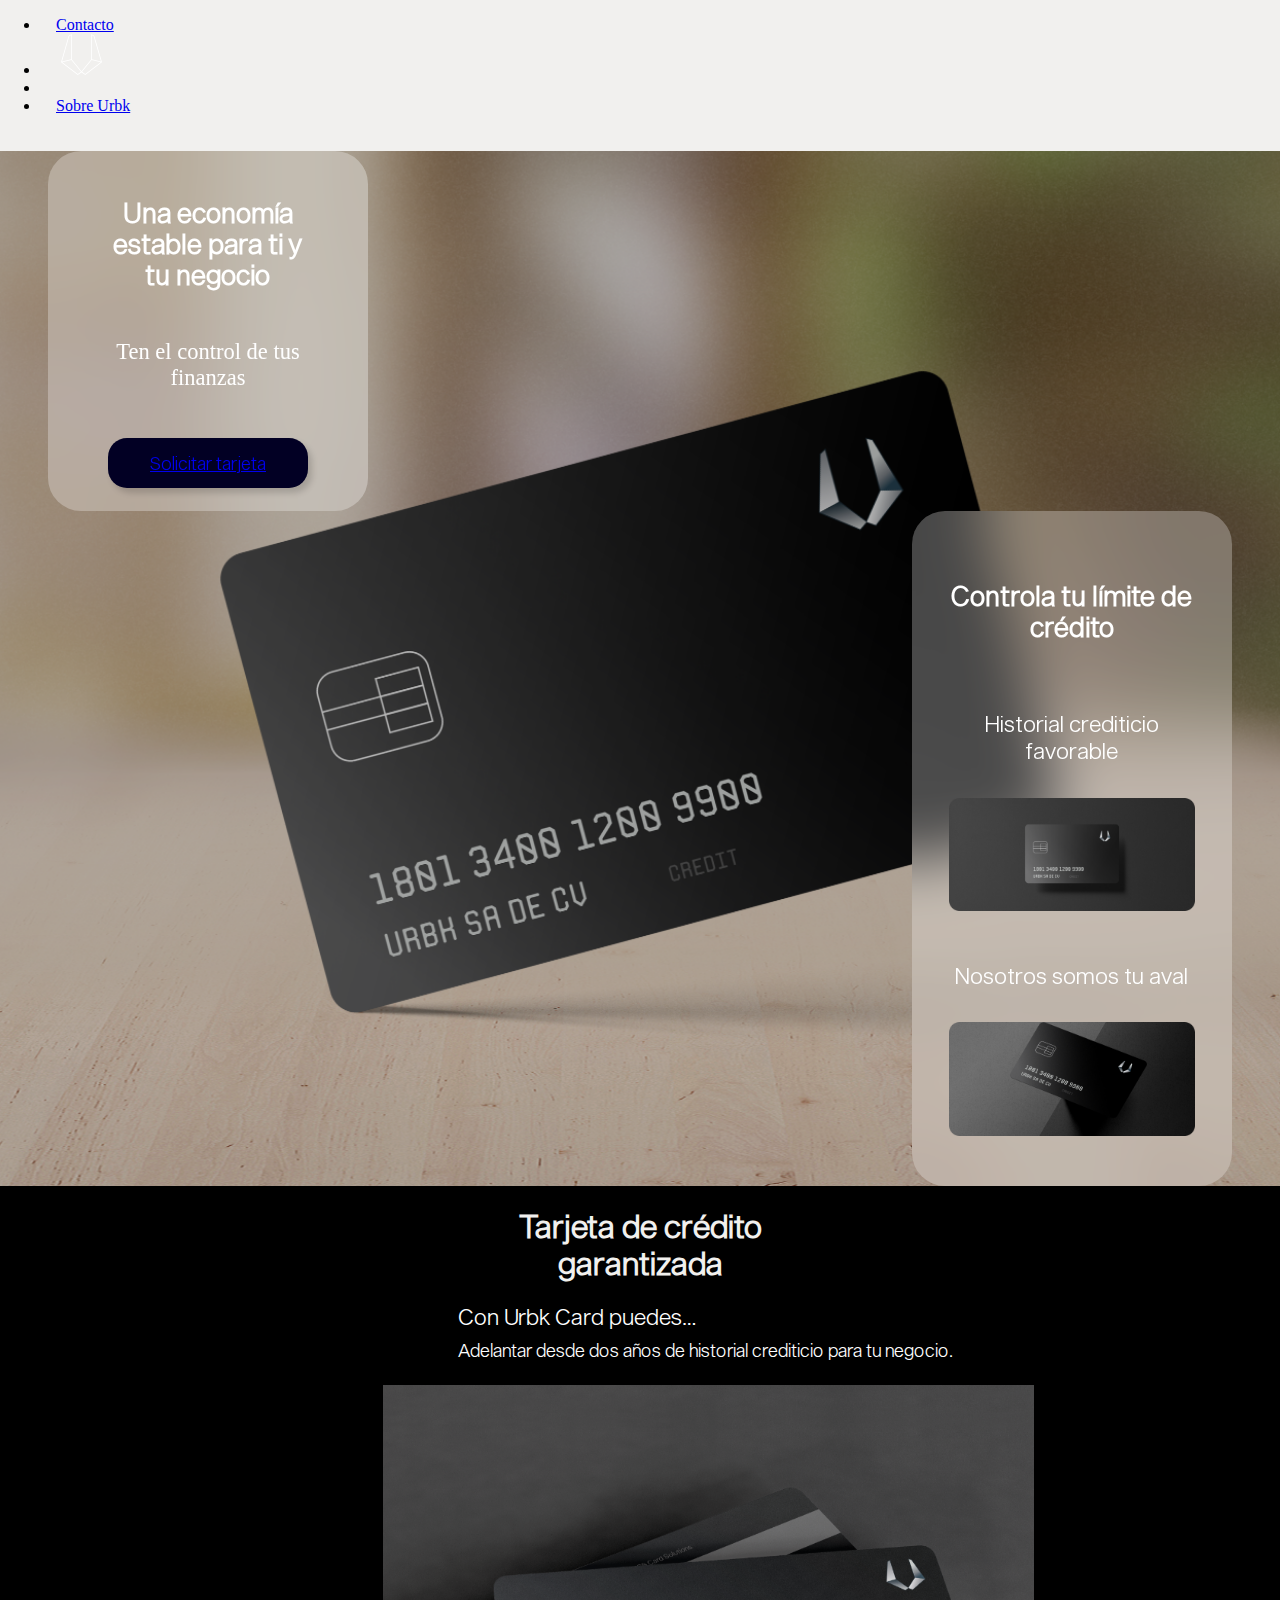
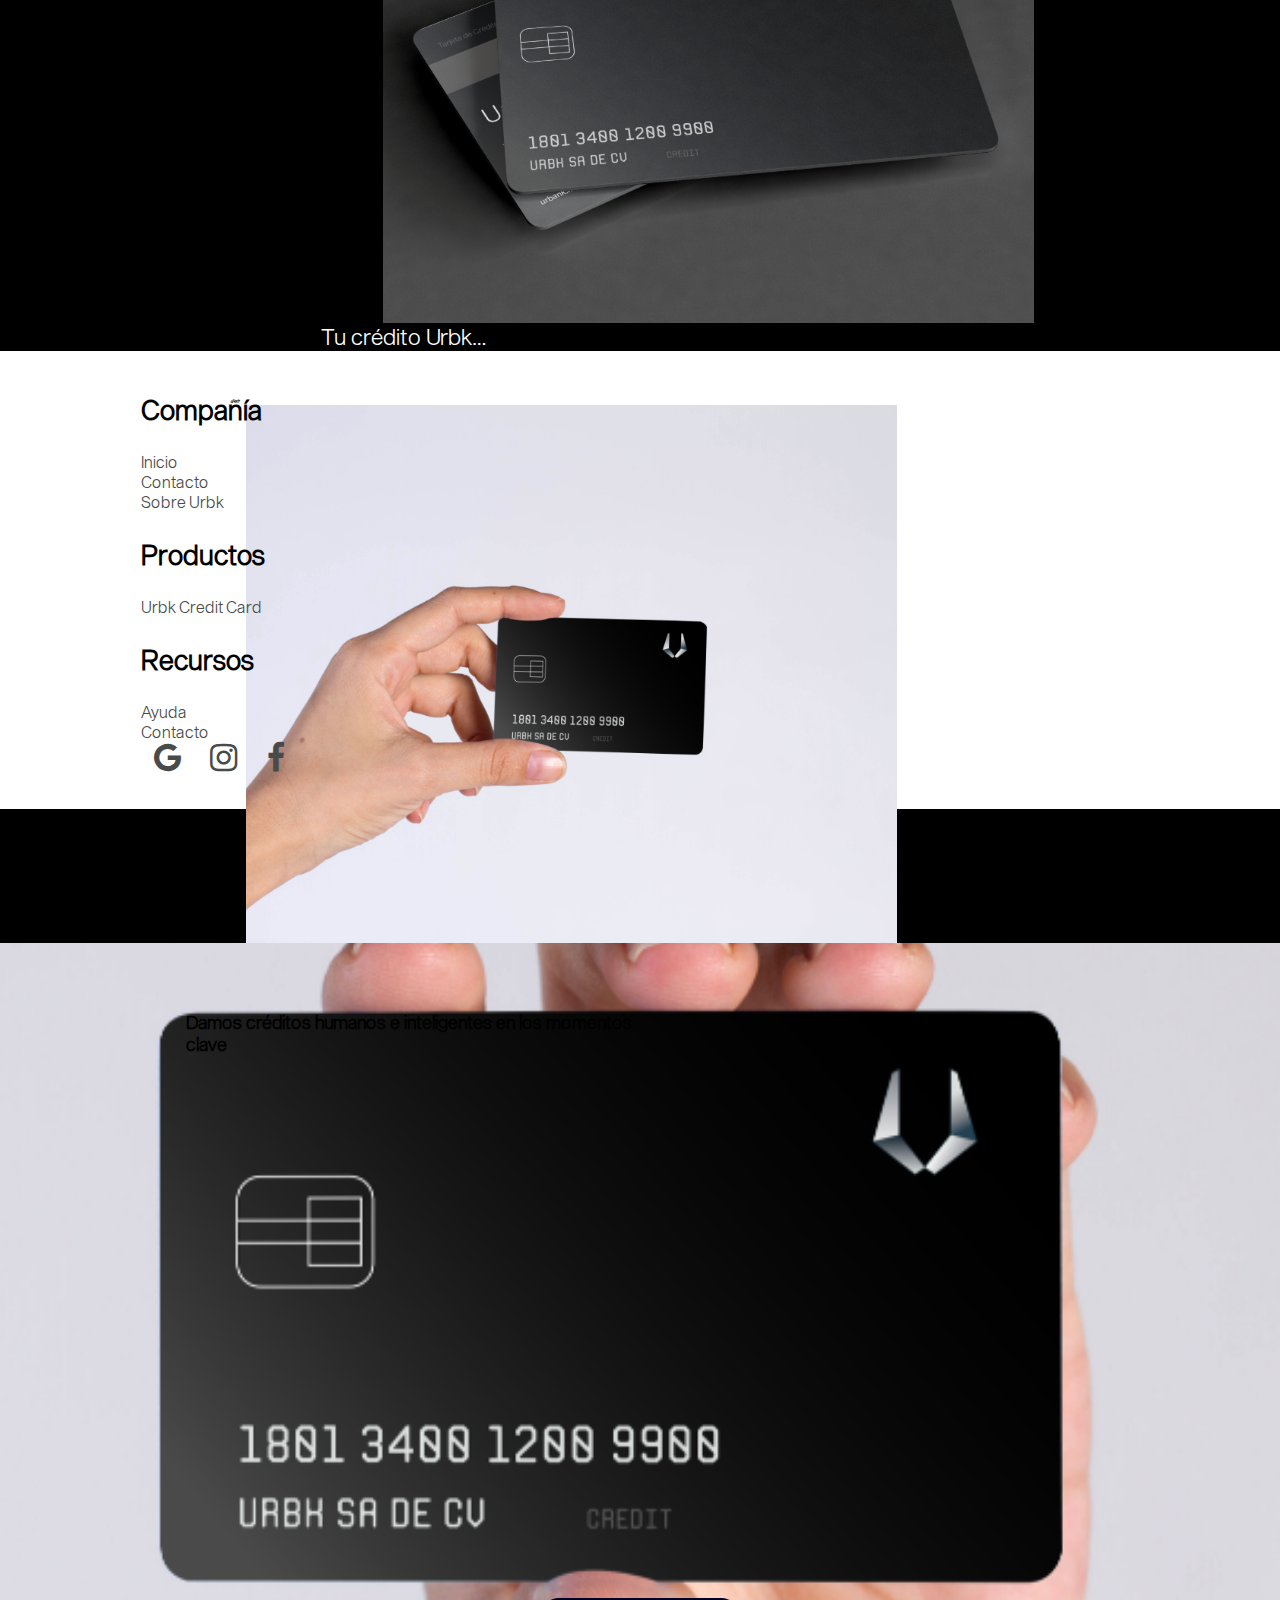
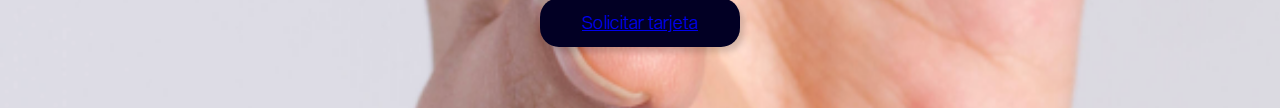
==== index.html @ ae7c1f39 "Update 17/01" ====
<!DOCTYPE html>
<html lang="es">
    <head>
        <meta charset="UTF-8" />
        <meta name="viewport" content="width=device-width, initial-scale=1.0" />
        <meta http-equiv="X-UA-Compatible" content="ie=edge" />
        <meta property="og:site_name" content="La tarjeta de crédito garantizada. | Urbk card."/>
        <meta name="description" content="Tarjeta de crédito empresarial. Haz crecer a
         tu negocio adelantando tu historial crediticio hasta dos años. 
          Con Urbk, tu crédito crece junto contigo.">
        
        
        <title>La tarjeta de crédito con la que defines tus límites y dependes sólo de ti. | Urbk Card</title>
        <link rel="icon" href="Images/Card/urbank_icon.png">
        <!-- Favicon icon -->
        <!-- Custom Stylesheet -->
        <link rel="canonical" href="https://www.urbk.mx/index.html">
        <link rel="stylesheet" href="style.css" />
        <link
            href="https://cdn.jsdelivr.net/npm/bootstrap@5.1.0/dist/css/bootstrap.min.css"
            rel="stylesheet"
            integrity="sha384-KyZXEAg3QhqLMpG8r+8fhAXLRk2vvoC2f3B09zVXn8CA5QIVfZOJ3BCsw2P0p/We"
            crossorigin="anonymous"
        />
        <link
            href="https://fonts.googleapis.com/icon?family=Material+Icons"
            rel="stylesheet"
        />
        <link rel="stylesheet" href="https://maxcdn.bootstrapcdn.com/font-awesome/4.5.0/css/font-awesome.min.css">
        
        <style>
            .container-sm {
            width: 60%;
            }
            
            @media only screen and (max-width: 800px) {
            .container-sm {
                width: 80%;
            }
            }
        </style>
        <!-- Global site tag (gtag.js) - Google Ads: 10800509850 --> <script async src="https://www.googletagmanager.com/gtag/js?id=AW-10800509850"></script> <script> window.dataLayer = window.dataLayer || []; function gtag(){dataLayer.push(arguments);} gtag('js', new Date()); gtag('config', 'AW-10800509850'); </script>
    </head>
    <body>
        
        <header>

            

            <nav class="navbar navbar-dark fixed-top navbar-expand-md navbar-centered  text-start" id="navbar-transparent">
                <!-- <a class="navbar-brand fw-bold text-center d-block ms-3" href="/">
                    <div class="logo-velta" ><img class="logo-urbank" src="Images/Index/urbk_black.png" loading="lazy"></div>
                </a> -->
                <button class="ms-3 navbar-toggler mx-3" type="button" data-toggle="collapse"
                 data-target="#navbarSupportedContent" aria-controls="navbarSupportedContent"
                  aria-expanded="false" aria-label="Toggle navigation" style="display: none;">
                    <span class="navbar-toggler-icon"></span>
                </button>
                
                <div class="collapse navbar-collapse navbar-collapse-centered navbar-permanent-content" id="navbarSupportedContent">
                    <ul class="navbar-nav" style="flex-direction: row;">
                        <li class="nav-item">
                            <a class="nav-link text-center" href="contacto.html">Contacto</a>
                        </li>
                        <li>
                            <a class="navbar-brand fw-bold text-center d-block ms-3" href="/">
                                <div class="logo-velta" style="padding-top: 0; margin: 0" ><img class="logo-urbk-navbar" src="Images/CreditCard/LogoUrbk.svg" loading="lazy"></div>
                            </a>
                        </li>
                        <li>
                            <div class="filler">

                            </div>
                        </li>
                        <li class="nav-item">
                            <a class="nav-link text-center" href="sobre.html">Sobre Urbk</a>
                        </li>
                    </ul>
                </div>
            </nav>
            <div class="cover d-flex justify-content-center align-items-center flex-column"></div>
            <script src="https://code.jquery.com/jquery-3.3.1.js"></script>
            <!--<script type="text/javascript" src="js/d3.v3.min.js"></script>-->
            
        </header>

        <div style="display: flex; justify-content:center;">
            <a href="form.html" class="float-solicitar btn-creditcard-white btn" id="float-solicitar-home">Solicitar tarjeta</a>
        </div>

        <!--Seccion de imagen grande-->
        <section class="cardtable-im d-flex align-items-center justify-content-start">
            <div class="cardtable-im-content container-fluid">
                <!--Row de desktop-->
                <div class="row creditcard-top-row">
                    <div class="col-6 col-creditcard-left">
                        <div class="square-opaque center-all" style="height: 40vh; margin-left:3em">
                            <div class="square-opaque-content" style="justify-content: space-around;">
                                <div class="center-all">
                                    <h2 class="h2-white" style="padding-bottom:1em">
                                        Una economía estable para ti y tu negocio
                                    </h2>
                                    <div class="parr-white-square">
                                        Ten el control de tus finanzas
                                    </div>
                                </div>
                                
                                <div style="display: flex; justify-content:center">
                                    <a href="form.html" class="btn btn-dark btn-urbankcard-black" style="display: flex;">Solicitar tarjeta</a>
                                </div>
                                
                            </div>
                            
                        </div>
                    </div>
                    
                    <div class="col-6 col-creditcard-right">
                        <div class="square-opaque center-all" style="height: 75vh; margin-right:3em">
                            <div class="square-opaque-content" style="width: 77%;">
                                <h2 class="h2-white">
                                    Controla tu límite de crédito
                                </h2>
                                <div>
                                    <div class="parr-white" style="padding-bottom: 1.5em;">
                                        Historial crediticio favorable
                                    </div>
                                    <img class="img-tarjeta-small" src="Images/CreditCard/PSD 003@2x.png" alt="Tarjetas de crédito" title="Tarjeta de créito" loading="lazy">
                                </div>
                                <div>
                                    <div class="parr-white" style="padding-bottom: 1.5em;">
                                        Nosotros somos tu aval
                                    </div>
                                    <img class="img-tarjeta-small" src="Images/CreditCard/Credit_Card_9@2x.png" alt="Tarjeta de crédito" title="Tarjeta de crédito" loading="lazy">
                                </div>
                            </div>
                            
                        </div>

                    </div>
                </div>
                <!--Seccion de movil-->
                <div class="creditcard-top-mobile">
                    <div class="creditcard-top-mobile-content">
                        <h2 class="h2-white" style="padding-bottom:1em">
                            Una economía estable para ti y tu negocio
                        </h2>
                        <div class="parr-white-square">
                            Ten el control de tus finanzas
                        </div>
                    </div>
                </div>

            </div>
        </section>

        <!--Sección "permite controlar" móvil-->
        <section class="black-creditcard-mobile center-all">
            <div class="square-opaque-content">
                <h2 class="h2-white">
                    Controla tu límite de crédito
                </h2>
                <div>
                    <div class="parr-white" style="padding-bottom: 1.5em;">
                        Historial crediticio favorable
                    </div>
                    <img class="img-tarjeta-small" src="Images/CreditCard/PSD 003.png" alt="Tarjetas de crédito" title="Tarjeta de créito" loading="lazy">
                </div>
                <div>
                    <div class="parr-white" style="padding-bottom: 1.5em;">
                        Nosotros somos tu aval
                    </div>
                    <img class="img-tarjeta-small" src="Images/CreditCard/Credit_Card_9.png" alt="Tarjeta de crédito" title="Tarjeta de crédito" loading="lazy">
                </div>
            </div>
        </section>

        <!--Sección dividida gris y negra-->
        <section class="section-porque container-fluid flex-column d-flex justify-content-evenly">
            <div class="row row-section-porque">
                
                <div class="col-12 col-md-8 order-md-2 black-section evenly-all">
                    <div class="section-porque-title center-all">
                        <h1 class="h1-white">Tarjeta de crédito garantizada</h1>
                    </div>
                    <div class="row">
                        <div class="col col-12 col-md-6 col-creditcard-right">
                            <div class="col-content-creditcard center-all">
                                <div style="padding-bottom: 1.5em; width: 77%">
                                    <div class="parr-white" style="padding-bottom: 0.4em;">Con Urbk Card puedes…</div>
                                    <div class="parr-white-small">Adelantar desde dos años de historial crediticio para tu negocio.</div>
                                </div>
                                <img class="img-tarjeta-small" src="Images/CreditCard/Dos tarjetas@2x.png" alt="Tarjetas de crédito" title="Tarjeta de créito" loading="lazy">
                            </div>
                        </div>
                        <div class="col col-12 col-md-6 col-creditcard-left">
                            <div class="col-content-creditcard center-all">
                                <div style="padding-bottom: 1.5em; ; width: 77%">
                                    <div class="parr-white" style="padding-bottom: 0.4em;">Tu crédito Urbk…</div>
                                    <div class="parr-white-small">Puedes incrementar tu linea de crédito de manera trimestral.</div>
                                </div>
                                <img class="img-tarjeta-small" src="Images/CreditCard/Mostrar tarjeta horizontal@2x.png" alt="Mano sosteniendo tarjeta" title="Mano sosteniendo tarjeta" loading="lazy">
                            </div>
                        </div>
                    </div>

                </div>
                <div class="col-12 col-md-4 order-md-1 creditcard-calltoaction">
                    <div class="col-content-creditcard-calltoaction between-all">
                        <div class="parr-creditcard-calltoaction">
                            Damos créditos humanos e inteligentes en los momentos clave
                        </div>
                        <div style="display: flex; justify-content:center; padding-bottom: 3.8em;">
                            <a href="form.html" class="btn btn-dark btn-urbankcard-black" style="display: flex;">Solicitar tarjeta</a>
                        </div>

                    </div>
                    
                </div>
            </div>
        </section>


        

        <!--Sección de footer-->
        <section class=" footer-white footer-section">
            <div class="row footer-row" style="width: 78%">
                <div class="col footer-col">
                    <h3 class="h3-black">Compañía</h3>
                    <ul class="footer-ul">
                        <li>
                            <a class="parr-black-small section-link" href="index.html">Inicio</a>
                        </li>
                        <li>
                            <a class="parr-black-small section-link" href="contacto.html">Contacto</a>
                        </li>
                        <li>
                            <a class="parr-black-small section-link" href="sobre.html">Sobre Urbk</a>
                        </li>
                        
                    </ul>
                </div>
                <div class="col footer-col">
                    <h3 class="h3-black">Productos</h3>
                    <ul class="footer-ul">
                        <li>
                            <a class="parr-black-small section-link" href="index.html">Urbk Credit Card</a>
                        </li>
                    </ul>
                </div>
                <div class="col footer-col">
                    <h3 class="h3-black">Recursos</h3>
                    <ul class="footer-ul">
                        <li>
                            <a class="parr-black-small section-link" href="https://mail.google.com/mail/?view=cm&fs=1&to=info@urbk.mx&su=Consulta URBK&body=&bcc=">Ayuda</a>
                        </li>
                        <li>
                            <a class="parr-black-small section-link" href="contacto.html">Contacto</a>
                        </li>
                    </ul>
                </div>
                <!-- <div class="col footer-col">
                    <h3 class="h3-black">Idioma</h3>
                    <ul class="footer-ul">
                        <li>
                            <a class="parr-black-small section-link" href="">Español</a>
                        </li>
                    </ul>
                </div> -->
                <div class="col footer-col" style="max-width: 180px;">
                    <a href="https://mail.google.com/mail/?view=cm&fs=1&to=info@urbk.mx&su=Consulta URBK&body=&bcc="> <i class="fa fa-google fa-2x socialmedia-icon" ></i></a>
                    <a href="https://www.instagram.com/urbk.financialgroup/"> <i class="fa fa-instagram fa-2x socialmedia-icon"></i></a>
                    <a href="https://www.facebook.com/UrbkFinancialGroup"> <i class="fa fa-facebook fa-2x socialmedia-icon"></i></a>
                </div>

            </div>
        </section>

        
        <!--Script de JS local-->
        <script language="JavaScript" type="text/javascript" src="script.js"></script>
    </body>
    <!--JavaScript para Bootstrap-->
    <script
    src="https://code.jquery.com/jquery-3.5.1.slim.min.js"
    integrity="sha384-DfXdz2htPH0lsSSs5nCTpuj/zy4C+OGpamoFVy38MVBnE+IbbVYUew+OrCXaRkfj"
    crossorigin="anonymous"
    ></script>
    <script
    src="https://cdn.jsdelivr.net/npm/bootstrap@4.6.0/dist/js/bootstrap.bundle.min.js"
    integrity="sha384-Piv4xVNRyMGpqkS2by6br4gNJ7DXjqk09RmUpJ8jgGtD7zP9yug3goQfGII0yAns"
    crossorigin="anonymous"
    ></script>
</html>
---- style.css ----
/*Checar estos colores */

/*Checar estos colores */
  
  /*Default version*/
  @font-face{
    font-family: 'Monora';
    src: url(https://cdn.glitch.com/2bc9649b-c408-41b1-b699-ab68726ff9f2%2FMonorama%20Medium.otf?v=1629910210228);
    format:('opentype');
  }
  
  @media screen and (orientation:landscape) {
    .homeSection2 {
      background-image: url("https://cdn.glitch.com/2bc9649b-c408-41b1-b699-ab68726ff9f2%2FFondo-blanco_horizontal2.jpg?v=1630424539538");
    }
  }
  
  @media screen and (orientation:portrait) {
    .homeSection2 {
      background-image: url("https://cdn.glitch.com/2bc9649b-c408-41b1-b699-ab68726ff9f2%2FFondo-blanco_vertical.jpg?v=1630357281430");
    }
  }


/*Animaciones*/
@keyframes moving-up {
  from {top: 100px; color: rgba(0, 0, 0, 0);}
  to {top: 0px; color: rgba(0, 0, 0, 1);}
}
@-webkit-keyframes moving-up {
  from {top: 100px; color: rgba(0, 0, 0, 0);}
  to {top: 0px; color: rgba(0, 0, 0, 1);}
}


.around-all{
  display: flex;
  flex-direction: column;
  justify-content: space-around;
  align-items: center;
}
.banner-subheader{
    color:#f1f0ee;
    font-family: Berthold_Akzidenz_Grotesk_E;
    font-size: 3.5vh;
    /*font-family: Telegraph_Light;*/
}

 /* .bateria_im{
  background-size: 600px;
  width: auto;
  height: 100%;
  background-position: center;
  background-image: url('Images/Funciones/Bateria.jpg');
}  */

.ball-down{
  padding-top: 3vh;
}

.ball-up{
  padding-bottom: 2vh;
}

.bateria-im{
  height: 75vh;
  background-image: url('Images/Funciones/Bateria.jpg');
  background-position: center;
  background-size: cover;
  background-position-y: +5vh;
}

.bateria-img{
  height: auto;
  width: 50vh;
}

.between-all{
  display: flex;
  flex-direction: column;
  justify-content: space-between;
  align-items: center;
}

.reisize{
  width: 50%;
}

  
.bgd-light {
      background: #f1f0ee !important;
      /*color: #ebf3fc;*/
}
    
.bgd-light a {
      color: black !important;
}

.bgd-light button {
  border-color: black !important;
  border-width: 0.1vh;
  color: transparent !important;
}
  
.bgd-light span {
  border-color: black !important;
  stroke: black !important;
}

.bgd-light a:hover {
  color: black;
  font-weight: bolder;
}

.black-creditcard-mobile{
  height: 84vh;
  background-color: #000;
}
.blackcards-im{
  min-height: 85vh;
  background-image: url('Images/CreditCard/Dos\ tarjetas@2x.png');
  background-color: #000;
  /* background-position: center; */
  background-position: center;
  background-size: cover; 
  /* box-shadow: inset 0 0 0 1000px rgba(255, 255, 255, 0.6); */
  /* background: transparent url('Images/CreditCard/Tarjeta\ en\ mesa.png') 0% 0% no-repeat padding-box; */
  /* opacity: 0.75; */
}

.blue-tesoreria{
  background-color: #02303C;
  display: flex;
  flex-direction: column;
  justify-content: space-evenly;
  align-items: center;
}
.blue-tesoreria-div{
  display: flex;
  flex-direction: column;
  justify-content: space-evenly;
  width: 75%;
  max-width: 264px;
  height: 100%;
  align-items: center;

}

.btn-azell{
  border-radius: 19px !important;
  width: 200px;
  font-family: Sequel_Sans_Medium_Head;
  font-size: 3vh;
  height: 7vh;
  background-color: transparent!important;
  border: 2px solid #38D430!important;
  color: #FFFFFF!important;
  /* background: linear-gradient(90deg, rgba(54,54,54,1) 0%, rgba(7,150,0,1) 0%, rgba(69,67,67,1) 100%); */
  /* border: none !important; */
  display: flex;
  align-items: center;
  justify-content: center;
  padding-top: 2em;
}

.btn-azell:hover, .btn-azell:focus{
  box-shadow: 0 0.5em 0.5em -0.2em #38D430;
  transform: translateY(-0.25em);
}

.btn-creditcard-white{
	width: 70vw;
  max-width: 283px;
	height:53px;
	background-color: #fff!important;
	color:#000;
	border-radius:50px;
	text-align:center;
  font-size:30px;
	/*box-shadow: 2px 2px 3px #999;*/
  z-index:100;
  top: 87%;
  left: 48%;
  transform: translate(17vw, 13%);
  border-radius: 36px!important;
  font-family: Sequel_Sans_Light_Head;
  border: none !important;
  font-size: 14px!important;
  align-items: center;
  justify-content: center;
  box-shadow: 4px 5px 6px #00000029;
}

.btn-creditcard-blue{
  border: 1px solid blue!important;
  border-radius: 25px!important;
  color: #fff!important;
  font-family: Sequel_Sans_Light_Head;
  width: 178px;
  justify-content: center;

}

.btn-enviar-card-form{
  margin-top: 1em;
  margin-bottom: 1em;
}
.btn-nosotros{
  height: 30vh;
  padding: 0 !important;
  margin: 0;
  width: -webkit-fill-available;
  font-size: inherit !important;
  font-weight: inherit !important;
  color: inherit !important;
}
.btn-tesoreria{
  border-radius: 14px !important;
  width: 191px;
  height: 48px;
  font-family: Sequel_Sans_Medium_Head;
  font-size: 1.4rem!important;
  display: flex;
  flex-direction: column;
  justify-content: center;
}
.btn-solicitar-card{
  color: #ffff;
  text-align: center;
  align-self: center;
  font-size: 1.1em !important;
  height: 3em;
  width: 10.5em;
  justify-content: center;
  align-items: center;
  display: flex !important;

}

.btn-solicitar-arriba{
  position: absolute;
  top: 26%!important;
  left: 55vw!important;
}
.btn-urbankcard{
  border-radius: 19px !important;
  width: 200px;
  font-family: Sequel_Sans_Medium_Head;
  font-size: 3vh;
  height: 7vh;
  background: rgb(2,0,36)!important;
  background: linear-gradient(90deg, rgba(2,0,36,1) 0%, rgba(62,62,62,1) 44%, rgba(119,119,119,1) 97%)!important;
  border: none !important;
  display: flex;
  align-items: center;
  justify-content: center;
}
.btn-urbankcard-black{
  border-radius: 19px !important;
  width: 200px;
  font-family: Sequel_Sans_Light_Head;
  font-size: 2vh!important;
  height: 5.5vh;
  background: rgb(2,0,36)!important;
  border: none !important;
  display: flex;
  align-items: center;
  justify-content: center;
  box-shadow: 4px 5px 6px #00000029;
}


.btn-beneficios-tesoreria{
  border-radius: 41px !important;
  width: 250px;
  font-family: Sequel_Sans_Light_Head;
  font-size: 1.5em!important;
  color: #ffff!important;
  height: 8vh;
  background-color: rgba(181, 181, 181, 0.35);
  filter:(opacity=50);  
  backdrop-filter: blur(8px);
  border: none !important;
  background: none;
}

.cardcartera-im{
  min-height: 100vh;
  background-image: url('Images/Form/Cartera.png');
  background-color: #000;
  /* background-position: center; */
  background-position: center;
  background-size: cover; 
  /* box-shadow: inset 0 0 0 1000px rgba(255, 255, 255, 0.6); */
  /* background: transparent url('Images/CreditCard/Tarjeta\ en\ mesa.png') 0% 0% no-repeat padding-box; */
  /* opacity: 0.75; */
}

.card-slim{
  border-radius: 0.5rem !important;
  margin-left: 1.5rem;
  margin-right: 1.5rem;
  min-height: 15vh;
  justify-content: center;
}

.card-header{
  padding: 0;
  margin: 0;
  height: 30vh;
}

.card-body{
  font-family: Telegraf_Light;
  font-size: 3vh;
}
.cardtable-im{
  min-height: 100vh;
  background-image: url('Images/CreditCard/Tarjeta\ en\ mesa.png');
  background-color: #000;
  /* background-position: center; */
  background-position: center;
  background-size: cover; 
  /* box-shadow: inset 0 0 0 1000px rgba(255, 255, 255, 0.6); */
  /* background: transparent url('Images/CreditCard/Tarjeta\ en\ mesa.png') 0% 0% no-repeat padding-box; */
  /* opacity: 0.75; */
}
.cardtable-im-content{
  min-height: 60vh;
  display: flex;
  flex-direction: column;
  justify-content: space-evenly;
}

.center-all{
  display: flex;
  flex-direction: column;
  justify-content: center;
  align-items: center;
}

.city-im{
  height: 100vh;
  /*background-image: url('Images/FondoGrid.svg');*/
  background-image: url('Images/Index/Fondo-home.jpg');
  background-position: center;
  background-size: cover;
  display: flex;
  justify-content: center;
  align-items: end;
  alt: "Ciudad";
}
.citydots-im{
  height: 100vh;
  /*background-image: url('Images/FondoGrid.svg');*/
  background-image: url('Images/Exchange/Fondo_Ciudad.jpeg');
  background-position: center;
  background-size: cover;
  box-shadow: inset 0 0 0 1000px rgba(19, 19, 19, 0.5);
  display: flex;
  justify-content: center;
}
.compu-im{
  background-image: url('Images/Card/En\ compu.png');
}

.col-content-creditcard{
  width: 76%;
}
.col-content-creditcard-calltoaction{
  width: 71%;
  height: 100%;
}
.col-content-nuestras-oficinas{
  text-align: start;
  padding-left: 5em;
}
.col-creditcard-right .col-content-creditcard{
  margin-right: 4%;
}
.col-creditcard-left .col-content-creditcard{
  margin-left: 4%;
}
.col-creditcard-left{
  display: flex;
  flex-direction: column;
  justify-content: center;
  align-items: start;
}
.col-creditcard-right{
  display: flex;
  flex-direction: column;
  justify-content: center;
  align-items: end;
}
.col-quienes-somos-content{
  width: 55%;
  height: 100%;
}

.col-slim-card{
  padding-left: 2vh;
  margin-left: 2vh;
}

.col-tesoreria-beneficios{
  display: flex;
  flex-direction: column;
  justify-content: space-evenly;
  align-items: center;
}

.constelaciones-im{
  height: 75vh;
  /*background-image: url('Images/FondoGrid.svg');*/
  background-image: url('Images/Nosotros/FondoGrid.jpg');
  background-size: cover;
}

.containter-contacto{
  height: 60vh;
}

.core-col{
  justify-content: center;
  display: flex;
  flex-direction: column;
  justify-content: start;
  align-items: center;
  padding-bottom: 7vh; 
}
.core-grid{
  min-height: 100vh;
  display: flex;
  flex-direction: column;
  justify-content: space-evenly;
  top: -9vh;
}

.core-parr{
  max-width: 19vw !important;
}
.core-row{
  padding-bottom: 4vh;
}
.core-row h2{
  max-width: 22vw;
}

.creditcard-calltoaction{
  height: 100%;
  background-image: url('Images/CreditCard/Mostrar\ tarjeta.png');
  background-position: center;
  background-size: cover;
  display: flex;
  justify-content: center;
}
.creditcard-form-col{
  background: transparent linear-gradient(90deg, #000000 0%, #030303 25%, #0E0E0E 47%, #202121 69%, #3A3A3A 90%, #494A4A 100%) 0% 0% no-repeat padding-box;
}

.creditcard-form-section{
  min-height: 100vh;
}
.creditcard-top-mobile-content{
  max-width: 60%;
  padding-left: 1em;
}
.creditcard-thankyou-section{
  min-height: 100vh;
  background-color: rgb(99, 96, 96);
}
.desk-im{
  min-height: 85vh;
  background-image: url('Images/Contacto/Leyendo\ mails.png');
  background-color: #000;
  /* background-position: center; */
  background-position: center;
  background-size: cover; 
  /* box-shadow: inset 0 0 0 1000px rgba(255, 255, 255, 0.6); */
  /* background: transparent url('Images/CreditCard/Tarjeta\ en\ mesa.png') 0% 0% no-repeat padding-box; */
  /* opacity: 0.75; */
}

.div-america{
  display: flex;
  justify-content: end;
  
}
.div-asia{
  padding-top: 6vh;
  
}
.div-text-contacto{
  text-align: center;
  width: 75%;
}

.evenly-all{
  display: flex;
  flex-direction: column;
  justify-content: space-evenly;
  align-items: center;
}
.black-section{
  background-color: #000 !important;
}

.white-section{
  background-color: #f1f0ee !important;
}

.grey-section{
  background-color: #c4beb6 !important;
}

.brown-section{
  background-color: #64513d !important;
}

.text-center{
  text-align: center;
}
/*Icono flotante de whatsapp*/
.float{
	position:fixed;
	width:60px;
	height:60px;
	bottom:20px;
	right:20px;
	background-color: #101820;
	color:#f1f0ee;
	border-radius:50px;
	text-align:center;
  font-size:30px;
	/*box-shadow: 2px 2px 3px #999;*/
  z-index:100;
}
/*Icono flotante de solicitar tarjeta*/
.float-solicitar{
  position:fixed;
	width: 70vw;
  max-width: 283px;
	height:53px;
	background-color: #fff!important;
	color:#000;
	border-radius:50px;
	text-align:center;
  font-size:30px;
	/*box-shadow: 2px 2px 3px #999;*/
  z-index:100;
  top: 87%;
  left: 48%;
  transform: translate(-50%, -50%);
}


.floatcard-im{
  background-image: url('Images/Card/Mano_Tarjeta.png');
}
.fallcard-im{
  background-image: url('Images/Card/Gravity\ Business\ Card\ Mockup.png');
}

.footer-col{
  width: 12.5vw;
}
.footer-row{
  padding-top: 1em;
}
.footer-section{
  display: flex;
  justify-content: center;
}
.footer-ul{
  list-style-type: none;
  margin: 0;
  padding: 0;
}
.footer-white{
  padding-bottom: 1em;
  /* min-height: 13em; */
  background-color: #FFFFFF;
}

.grafica-im{
  width: 80%;
  max-width: 700px;
  height: auto;
}

.green-card{
  background-color: teal;
}

.h1-vino{
  color: #863a20;
  font-family: Berthold_Akzidenz_Grotesk_BE;
  font-size: 5vh;
}

.h1-black{
  color: black;
  font-family: Sequel_Sans_Light_Head;
}
.h1-grey{
  color: #676767;
  font-family: Sequel_Sans_Light_Head;
}
.h1-white{
  color: #f1f0ee;
  font-family: Sequel_Sans_Light_Head;
}

.h1-titulo{
  padding-top: 6rem;
  color: #101820;
  font-family: Berthold_Akzidenz_Grotesk_BE;
}

.h1-titulo-bateria{
  padding-top: 19vh;
  padding-bottom: 20vh;
  color: #101820;
  font-family: Berthold_Akzidenz_Grotesk_BE;
  font-size: 7vh;
}

.h2-black{
  color: #676767;
  font-family: Sequel_Sans_Light_Head;
  font-size: 3vh;
}
.h2-big-black{
  color: #676767;
  font-family: Sequel_Sans_Medium_Head;
  font-size: 5vh;
}
.h2-big-white{
  color: #ffff;
  font-family: Sequel_Sans_Medium_Head;
  font-size: 5vh;
}
.h2-small-black{
  color: #676767;
  font-family: Sequel_Sans_Light_Head;
  font-size: 4vh;
}
.h2-small-white{
  color: #ffff;
  font-family: Sequel_Sans_Light_Head;
  font-size: 4vh;
}

.h2-brown{
  color: #64513d;
  font-family: Berthold_Akzidenz_Grotesk_E;
  font-size: 3.5vh;
}
.h2-piel{
  color: #f3be9a;
  font-family: Berthold_Akzidenz_Grotesk_E;
  font-size: 3.5vh;
}

.h2-vino{
  color: #863a20;
  font-family: Berthold_Akzidenz_Grotesk_E;
  font-size: 3.5vh;
}
.h2-dark-brown{
  color: #4b3d2a;
  font-family: Berthold_Akzidenz_Grotesk_E;
  font-size: 3.5vh;
}

.h2-goldish{
  color: #e0c5ac;
  font-family: Berthold_Akzidenz_Grotesk_E;
  font-size: 3.5vh;
}

.h2-white{
  color: #ffff;
  font-size: 3vh;
  font-family: Sequel_Sans_Light_Head;

}

.h3-black{
  color: black;
  font-size: 3vh;
  font-family: Sequel_Sans_Light_Head;
}
.h3-grey{
  color: #676767;
  font-size: 3vh;
  font-family: Sequel_Sans_Light_Head;
}
.h3-white{
  color: #ffff;
  font-size: 3vh;
  font-family: Sequel_Sans_Light_Head;
}

/* .h2-slim-card{
  margin-bottom: 0%;
  font-size: 2.5vh !important;
} */

.h2-vino{
  color: #863a20 !important;
  font-family: Berthold_Akzidenz_Grotesk_E;
  font-size: 3.5vh;
}




.h2-orange{
  color: #e69e6c;
  font-family: Berthold_Akzidenz_Grotesk_E;
  font-size: 3.5vh;
}

.h2-gold{
  color: #c8a977;
  font-family: Berthold_Akzidenz_Grotesk_E;
  font-size: 3.5vh;
}

.header .navbar {
  background-color: transparent !important;
}




html,body
{
    width: 100%;
    height: 100%;
    margin: 0px;
    padding: 0px;
    overflow: visible;
    /* overflow-x: hidden;  */
    /* overflow-y: hidden; */
}
html { scroll-behavior: smooth; }

.icon-col-animation{
  animation: moving-up 1s;
  /*animation: name duration timing-function delay iteration-count direction fill-mode;*/
  -webkit-animation: moving-up 1s; 
  position:relative;
}

.imagen-centrada{
  height: 30vh;
  align-self:flex-end;
  margin-top: 4vh;
  position:absolute;
  top:28vh;
  left:41%
}

.img-sofom{
  width: 53vh; 
  align-self: center;
}
.img-tarjeta{
  width: 53vh; 
  align-self: center;
}
.img-tarjeta-small{
  width: 100%;
}

.img-app{
  height: 65vh;
  width: auto;
}

.input_field{
  border: 0;
  padding: 0;
  z-index: 1;
  background-color: transparent;
  border-bottom: 2px solid #eee;
  font: inherit;
  font-size: 14px;
  line-height: 30px;
}

.invisible{
  display: none;
}

 a.link-black:hover{
  color: #e69e6c !important;
}

.laptop-im{
  background-image: url('Images/CoreBancario/TarjetaE.png');
  background-position: center;
  background-size: cover;
  min-height: 50vh;
}

/*/////////////////////////////////////Formulario///////////////////////////////////////////////////////////*/

.login-box {
  box-sizing: border-box;
  border-radius: 10px;
  width: 83%;
}

.login-box h2 {
  margin: 0 0 30px;
  padding: 0;
  color: #fff;
  text-align: center;
}

.login-box .user-box {
  position: relative;
}

.login-box .user-box input, .login-box .user-box select{
  width: 100%;
  padding: 10px 10px;
  font-size: 16px;
  color: #000;
  margin-bottom: 41px;
  border: 1px solid #fff;
  border-radius: 26px;
  /* border-bottom: 1px solid #fff; */
  outline: none;
  background-color: #fff;
}
.login-box .user-box select{
  width: 100%;
  padding: 10px 0;
  font-size: 16px;
  color: #fff;
  margin-bottom: 30px;
  border: none;
  border-bottom: 1px solid #fff;
  outline: none;
  background: transparent;
}
.login-box .user-box option{
  background-color: #3f3f3f;
  color: white;
  width: 80%;
}

.login-box .user-box label {
  position: absolute;
  top:0;
  left: 0;
  padding: 14px 12px;
  font-size: 12px;
  color: #000;
  pointer-events: none;
  transition: .5s;
}

.login-box .user-box input:focus ~ label,
.login-box .user-box input:valid ~ label {
  top: -37px;
  left: 0;
  color: #3178EC;
  font-size: 12px;
}

.login-box .user-box input:focus:invalid ~ label {
  top: -37px;
  left: 0;
  color: rgb(189, 22, 22);
  font-size: 12px;
}

.login-box .user-box input:invalid{
  color: rgb(189, 22, 22);
  align-self: flex-end;
}

.login-box .user-box input:placeholder-shown ~label{
  color: transparent;
}

.login-box form a {
  color: #3178EC;
  float: inherit;
  padding: 0 0 0 0.5em !important;
  /* position: relative;
  display: inline-block;
  padding: 10px 20px;
  color: #3178EC;
  font-size: 16px;
  text-decoration: none;
  text-transform: uppercase;
  overflow: hidden;
  transition: .5s;
  letter-spacing: 4px; */
}

.btn-enviar-card-form{
  position: relative;
  display: inline-block;
  /* padding: 10px 20px; */
  padding: 10px 20px;
  color: #3178EC;
  font-size: 16px;
  text-decoration: none;
  text-transform: uppercase;
  overflow: hidden;
  transition: .5s;
  letter-spacing: 4px;
  /* padding: 0; */
  margin: 0;
  background: none;
  border: none;
}

.btn-enviar-card-form:hover{
  color: #ffff;
}

.btn-enviar-div{
  position: relative;
  display: inline-block;
  border-radius: 25px;
  padding: 2px;
  color: #3178EC;
  font-size: 16px;
  text-decoration: none;
  text-transform: uppercase;
  overflow: hidden;
  transition: 1s;
  letter-spacing: 4px;
  border: 1px solid #3178EC ;
  width: 78%;
}

.btn-enviar-div:hover{
  background: #3178EC;
  color: #fff;
  /* border-radius: 5px; */
  box-shadow: 0 0 5px #3178EC,
              0 0 25px #3178EC,
              0 0 50px #3178EC,
              0 0 100px #3178EC;

}

.btn-enviar-div span{
  position: absolute;
  display: block;
}

.creditcard-form-check-label{
  color: #fff;
}

.login-box a span{
  position: absolute;
  display: block;
}

.login-box a span:nth-child(1){
  top: 0;
  left: -100%;
  width: 100%;
  height: 2px;
  background: linear-gradient(90deg, transparent, #3178EC);
  animation: btn-anim1 1s linear infinite;
}

.btn-enviar-div span:nth-child(2){
  top: 0;
  left: -100%;
  width: 100%;
  height: 2px;
  background: linear-gradient(90deg, transparent, #3178EC);
  animation: btn-anim1 1s linear infinite;
}

@keyframes btn-anim1 {
  0% {
    left: -100%;
  }
  50%,100% {
    left: 100%;
  }
}

.login-box a span:nth-child(2) {
  top: -100%;
  right: 0;
  width: 2px;
  height: 100%;
  background: linear-gradient(180deg, transparent, #3178EC);
  animation: btn-anim2 1s linear infinite;
  animation-delay: .25s
}

.btn-enviar-div span:nth-child(3) {
  top: -100%;
  right: 0;
  width: 2px;
  height: 100%;
  background: linear-gradient(180deg, transparent, #3178EC);
  animation: btn-anim2 1s linear infinite;
  animation-delay: .25s
}

@keyframes btn-anim2 {
  0% {
    top: -100%;
  }
  50%,100% {
    top: 100%;
  }
}

.login-box a span:nth-child(4) {
  bottom: 0;
  right: -100%;
  width: 100%;
  height: 2px;
  background: linear-gradient(270deg, transparent, #3178EC);
  animation: btn-anim3 1s linear infinite;
  animation-delay: .5s
}

.btn-enviar-div span:nth-child(4) {
  bottom: 0;
  right: -100%;
  width: 100%;
  height: 2px;
  background: linear-gradient(270deg, transparent, #3178EC);
  animation: btn-anim3 1s linear infinite;
  animation-delay: .5s
}

@keyframes btn-anim3 {
  0% {
    right: -100%;
  }
  50%,100% {
    right: 100%;
  }
}

.login-box a span:nth-child(4) {
  bottom: -100%;
  left: 0;
  width: 2px;
  height: 100%;
  background: linear-gradient(360deg, transparent, #3178EC);
  animation: btn-anim4 1s linear infinite;
  animation-delay: .75s
}

.btn-enviar-div span:nth-child(5) {
  bottom: -100%;
  left: 0;
  width: 2px;
  height: 100%;
  background: linear-gradient(360deg, transparent, #3178EC);
  animation: btn-anim4 1s linear infinite;
  animation-delay: .75s
}

@keyframes btn-anim4 {
  0% {
    bottom: -100%;
  }
  50%,100% {
    bottom: 100%;
  }
}
/*////////////////////////////////////////////////////////////////////////////////////////////////*/


.navbar-light .logo-urbk-navbar{
  content:url("Images/CreditCard/LogoUrbkNegro.svg");
}



.logos-sofom{
  display: flex;
  flex-direction: column;
  align-items: center;
  text-align: center;
  height: 32vh;
  justify-content: flex-start;
}

.logos-sofom-img{
  width: 5em
}

.main-col{
  padding-left: 7vw;
}

.mapa-contacto{
  height: 80vh;
}

.modal-content{
  background-color: rgba(66, 66, 66, 0.9)!important;
  /* background: rgba(73, 74, 74, 0.7); */
}

.my-float{
	margin-top:16px;
}

.nav-link{
  padding-right: 1rem !important;
  padding-left: 1rem !important;
}
.nav-link-big{
  font-size: 1.4em;
}
.navbar-centered{
  justify-content: end!important;
}
.navbar-collapse-centered{
  justify-content: center;
  padding: 0;
}
.navbar.scrolled {
  /* background-color: #fff !important; */
  transition: background-color 200ms linear;
  color: #000!important;
  background-color: rgba(255, 255, 255, 0.65)!important;
  filter: (opacity=50);
  backdrop-filter: blur(8px);
}

.navbar-thick{
  height: 10vh;
}
#navbar-white{
  background-color: #ffff;
}
#navbar-opaque{
  background-color: rgba(181, 181, 181, 0.35);
  filter:(opacity=50);  
  backdrop-filter: blur(8px);
}

#navbar-opaque-light{
  background-color: rgba(255, 255, 255, 0.35);
  filter:(opacity=50);  
  backdrop-filter: blur(8px);
}

#navbar-opaque a{
  color: white;
}
#navbar-transparent{
  background-color: transparent;
  height: 15vh;
}

.navigation-funciones{
  position: relative;
  bottom: -19px;
  left: 50%;
  transform: translateX(-50%);
  z-index: 100;
  display: flex;
  justify-content: center;
  align-items: center;
  max-height: 30vh;
  height: 10vh;
  padding-inline-start: 0;
}

.navigation-funciones-li{
  list-style: none;
  cursor: pointer;
  margin: 0 10px;
  border-radius: 4px;
  background: #fff;
  padding: 3px 3px 0;
  opacity: 0.7;
  transition: 0.5s;
} 
  
.overlaps{
  position: sticky;
  position: -webkit-sticky;
  top: 0;
}
.parr-black-small{
  font-family: Sequel_Sans_Light_Head;
  color: #494A4A;
  font-size: 1em;
}
.parr-creditcard-calltoaction{
  color: #000;
  font-size: 2vh;
  font-family: Sequel_Sans_Light_Head;
  padding-top: 3.8em;
  width: 50%;
  align-self: flex-start;
  font-weight: bold;
}
.parr-goldish{
  color: #e0c5ac;
  font-family: Telegraf_Light;
  font-size: 3vh;
}


.parr-white{
  color: #ffff;
  font-family: Sequel_Sans_Light_Head;
  font-size: 2.5vh;
}

.parr-white-small{
  color: #ffff;
  font-family: Sequel_Sans_Light_Head;
  font-size: 2vh;
}
.parr-white-square{
  color: #ffff;
  font-family: 'Monora';
  font-size: 2.5vh;
}

.parr-piel{
  color: #f3be9a;
  font-family: Telegraf_Light;
  font-size: 3vh;
}

.parr-orange{
  color: #e69e6c;
  font-family: Telegraf_Light;
  font-size: 3vh;
}

.parr-vino{
  color: #863a20;
  font-family: Telegraf_Light;
  font-size: 3vh;
}



/* .parr-card-slim{
  padding-right: 1vh;
  padding-top: 1vh;
  font-family: Telegraf_Light;
  font-size: 2vh;
} */

.black-card{
  /* background-color: black; */
  background-image: url('Images/Inversiones/Negro.jpg');
  box-shadow: inset 0 0 0 1000px rgba(0, 0, 0, 0.685);
  background-position: center;
  background-size: cover;
  
}
.blue-card{
  background-color: #3178EC ;
}
.bluepearl-card{
  background-color: #EBF3FC;
  min-height: 100vh;

}
.dark-green-card{
  background-image: url('Images/Inversiones/Azul.jpg');
  background-color: #02303C;
}

.peach-card{
  background-color: #fdf0e7 !important;
}

.pearl-card{
  background-image: url('Images/CoreBancario/Blanco.jpg');
  background-color: #c4beb6;
  background-position: center;
  background-size: cover;
}

.quienes-somos-content-entry{
  height: 20vh;
}

.tesoreria-section{
  display: flex;
  flex-direction: column;
  justify-content: space-evenly;
}

#top-of-site-pixel-anchor {
  position: absolute;
  width: 1px;
  height: 1px;
  top: 1800px;
  left: 0;
}

.transparent-card{
  background-color: transparent;
}






.row-beneficios{
  --bs-gutter-x: 0 !important;
}

.row-left{
  width: 60%;
}
.row-map{
  width: 100%;
  height: 100%;
  margin: 0!important;
}
.row-nuestras-oficinas{
  padding-top: 5em;
  padding-bottom: 2em;
  text-align: center;
}
.row-quienes-somos{
  width: 100%;
  min-height: 33em;
}

.section-link{
  text-decoration: none;
  
}
.section-link-grey{
  text-decoration: none;
}
.section-link:hover{
  color: #676767;
}
.section-link-grey:hover{
  color: #00303C;
}
.section-porque-title{
  max-width: 359px;
  text-align: center;
}
.section-solucion{
  display: flex;
  flex-direction: column;
  min-height: 100vh;
  justify-content: space-evenly;
}
.section-title{
  text-align: end;
  max-width: 15vw;
}
.section-title-medium{
  text-align: end;
  max-width: 21vw;
}

.section-title-large{
  text-align: end;
  max-width: 45vw;
}
.section-title-latamsols{
  max-width: 28vw;
  text-align: end;
}
.socialmedia-icon{
  color: #494A4A;
  padding-left: 0.4em;
  padding-right: 0.4em;
  padding-bottom: 0.6em;
}


.square{
  border-radius: 0 !important;
}
.square-opaque{
  background: var(--unnamed-color-ffffff) 0% 0% no-repeat padding-box;
  background: #ffffff47 0% 0% no-repeat padding-box;
  border-radius: 33px;
  opacity: 1;
  backdrop-filter: blur(30px);
  -webkit-backdrop-filter: blur(30px);
  width: 20em;
}
.square-opaque-content{
  width: 62%;
  height: 100%;
  text-align: center;
  display: flex;
  flex-direction: column;
  justify-content: space-evenly;
  align-items: center;
}

.stairs-im{
  background-image: url('Images/CoreBancario/Fondo_Escaleras.jpeg');
  box-shadow: inset 0 0 0 1000px rgba(0,0,0,.6);
}

.suncity-im{
  background-image: url('Images/Tesoreria/Edificios.jpg');
  box-shadow: inset 0 0 0 1000px rgba(0,0,0,.5);
}

.techo-im{
  background-image: url('Images/Inversiones/Fondo_Techo.jpeg');
  box-shadow: inset 0 0 0 1000px rgba(255, 255, 255, 0.6);
}
.techo-im-dark{
  background-color: #3f3f3f;
  /* background-image: url('Images/Sofom/3.png'); */
  box-shadow: inset 0 0 0 1000px rgba(0, 0, 0, 0.75);
  background-position: center;
  background-size: cover;
}
.text-right{
  text-align: right;
}
.text-center{
  text-align: center;
}
.text-left{
  text-align: left;
}

.turbines-im{
  background-image: url('Images/Sofom/3.png');
  box-shadow: inset 0 0 0 1000px rgba(0,0,0,.6);
}


.transparent-card{
  background-color: transparent !important;
}

.gold-card{
  background-color: #e0c5ac !important;
}

/*Video de fondo paneles*/
.video-paneles {
  position: relative;
  background-color: black;
  height: 100vh;
  min-height: 25rem;
  width: 100%;
  overflow: hidden;
}

.vid-background {
  position: absolute;
  top: 50%;
  left: 50%;
  min-width: 100%;
  min-height: 100%;
  width: auto;
  height: auto;
  z-index: 0;
  -ms-transform: translateX(-50%) translateY(-50%);
  -moz-transform: translateX(-50%) translateY(-50%);
  -webkit-transform: translateX(-50%) translateY(-50%);
  transform: translateX(-50%) translateY(-50%);
}

.video-paneles .container {
  position: relative;
  z-index: 2;
}

.video-paneles .overlay {
  position: absolute;
  top: 0;
  left: 0;
  height: 100%;
  width: 100%;
  background-color: black;
  opacity: 0.5;
  z-index: 1;
}

.video-slider{
  position: relative;
  width: 100%;
  height: 100vh;
}

.video-slider-section{
  position: relative;
  width: 100%;
  height: 75vw;
  display: block;
  text-align: -webkit-center;
}

.video-slider-vid{
  position: relative;
  top: 5%;
  left: 0%;
  max-width: 80%;
  object-fit: cover;
  
  object-position: center;
}

/* .video-slider-icon{
  max-height: 10vh;
  height: 15vw;
  transition: 0.5s;
} */

.video-slider-icon:hover{
  height: 15vw;
}

section .navigation-funciones li img{
  height: 10vw;
  transition: 0.5s;
}

section .navigation-funciones li:hover{
  opacity: 1;
}



/*////////////////////////////////////////////////////////////*/


.height-25{
  height: 25vh;
}
.height-30{
  height: 30vh;
}
.height-60{
  height: 60vh;
}
.height-70{
  height: 70vh;
}
.height-75{
  height: 75vh;
}
.height-85{
  height: 85vh;
}
.height-100{
  height: 100vh;
}
.height-150{
  height: 150vh;
}



.icono-velta{
  display: block;
  height: auto;
  width: 15vh;
}

.img-ally{
  position: absolute;
  top: -30px;
  left: 2%;
  margin-left: -30px;
  width: 60px !important;
  height: 60px;
}


.img-bateria{
  width: 30vh;
  height: auto;
}

.logo-azell{
  width: 300px;
}
.logo-velta{
  display: block;
  height: auto;
  width: 82px;
  padding-top: 5px;
  margin-right: 15px;
  /*filter: invert(99%) sepia(100%) saturate(463%) hue-rotate(201deg) brightness(120%) contrast(100%);*/
}

.logo-urbank{
  width: inherit;
}
.logo-urbank-tesoreria{
  width: 90px;
  height: fit-content;
  align-self: center;
}
.logo-urbk-navbar{
  width: 41px;
}

.middle{
  align-self: center;
}

.min-height-100{
  min-height: 100vh;
}
.min-height-95{
  min-height: 95vh;
}
.min-height-90{
  min-height: 90vh;
}
.min-height-70{
  min-height: 70vh;
}
.min-width-300{
  min-width: 300px;
}
.min-width-50vw{
  min-width:50vw;
}
.min-width-65vw{
  min-width: 65vw;
}

.mustard-card{
  background-color: #f3be9a !important;
}

.orange-card{
  background-color: #e69e6c !important;
}

/*.opaque-50{
  background-image: linear-gradient(to left, rgba(0,0,0,0.75) -26.48%, rgba(0,0,0,0.75) 73.52%);
}*/

.runway_im{
  /* height: 75vh; */
  background-image: url('Images/Home/FondoPasillo.png');
  background-position: center;
  background-size: cover;
}

.text-small{
  font-size: x-small;
}

.turbinas_im{
  height: 100vh;
  background-image: url('Images/turbinas.jpg');
}


.white-card{
  background-color: white;
}

.wine-card{
  background-color: #883c1c !important;
}


.formscolor{
  border-radius: 8.5px !important;
  background-color: #494a4a !important;
  color: #ebf3fc !important;
}

.mt-6 {
  margin-top: 6rem !important;
}

/*linear-gradient(to left, rgba(0,0,0,0.4) -26.48%, rgba(0,0,0,0.4) 73.52%)*/



.navbar-toggler{
  border: none !important;
}

.no-margin{
  margin: 0;
}

.parr-black{
  color: #676767;
  font-family: Sequel_Sans_Light_Head;
  font-size: 2.5vh;/*Era 3vh*/
}

.parr-black-bold{
  color: #676767;
  font-family: Sequel_Sans_Medium_Head;
  font-size: 2.4vh;
}


.parr-white-bold{
  color: #ffff;
  font-family: Sequel_Sans_Medium_Head;
  font-size: 3vh;
}

.parr-small{
  font-size: 2vh !important;
}



.parr-orange{
  color: #e69e6c;
}

.parr-vino{
  color: #863a20;
}

.pt-6 {
  padding-top: 6rem !important;
}

.active {
  color: #42474d !important;
}

.active:hover {
  color: #42474d !important;
}

body {
    background-color: #f1f0ee !important;
}
.body-white{
  background-color: #f1f0ee;
}

body h1{
  color: #ebf3fc
}

/* body label{
  color: #3178ec;
} */

#privacy {
  color: #ebf3fc;
}

.homeHeader {
  color: #3178ec;
  font-size: 3.3rem;
  font-weight: 200;
}

.homeSection1 {
  background-color:#101820; 
  color: #f1f0ee;
}

.homeSection2 {
  background-color:#f1f0ee;
  color: black;
}

.homeSection3 {
  background-color:#3178ec;
}

.context {
  width: 100%;
  position: relative;
}

.context h3 {
  text-align: center;
  color: #101820;
  font-size: 3rem;
  font-weight: 200;
}

.context h2 {
  text-align: center;
  color: #f1f0ee;
  font-size: 4rem;
  font-weight: 400;
}

/*Default version*/
@font-face{
  font-family: 'Monora';
  src: url(https://cdn.glitch.com/2bc9649b-c408-41b1-b699-ab68726ff9f2%2FMonorama%20Medium.otf?v=1629910210228);
  format:('opentype');
}

@font-face {
  font-family: 'Berthold_Akzidenz_Grotesk_BE';
  font-weight: bold;
  src: url("Fonts/AkzidenzGroteskBE-BoldEx.otf") format("opentype");
}

@font-face {
  font-family: 'Berthold_Akzidenz_Grotesk_E';
  src: url("Fonts/AkzidenzGroteskBE-Ex.otf") format("opentype");
}

@font-face {
  font-family: 'Telegraf_Light';
  src: url("Fonts/Telegraf-Light.otf") format("opentype");
}

@font-face{
  font-family: 'Sequel_Sans_Light_Head';
  src: url("Fonts/Sequel_Sans/Sequel\ Sans\ Light\ Head.ttf") format("opentype");
}

@font-face{
  font-family: 'Sequel_Sans_Book_Head';
  src: url("Fonts/Sequel_Sans/Sequel\ Sans\ Book\ Head.ttf") format("opentype");
}

@font-face{
  font-family: 'Sequel_Sans_Medium_Head';
  src: url("Fonts/Sequel_Sans/Sequel\ Sans\ Medium\ Head.ttf") format("opentype");
}

@media screen and (orientation:landscape) {
  .homeSection2 {
    background-image: url("https://cdn.glitch.com/2bc9649b-c408-41b1-b699-ab68726ff9f2%2FFondo-blanco_horizontal2.jpg?v=1630424539538");
  }
}

@media screen and (orientation:portrait) {
  .homeSection2 {
    background-image: url("https://cdn.glitch.com/2bc9649b-c408-41b1-b699-ab68726ff9f2%2FFondo-blanco_vertical.jpg?v=1630357281430");
  }
}

@media (min-width:768px){
    /*Desktop css*/
    .bgd-light a {
      color: black !important;
    }
    .black-creditcard-mobile{
      display: none;
    }
    #col-quienes-somos-right{
      padding-right: 7em;
    }
    
    .core-grid{
      top: -9vh;
    }
    .creditcard-top-mobile{
      display: none;
    }
    .div-america{
      transform: translate(0px, 0px);
    }
    /* .div-asia{
      transform: translate(-80px, -22px);
    } */
    /* .float-solicitar{
      display: none!important;
    } */
    
    #float-solicitar-home{
      display: none;
    }
    #float-solicitar-contacto-arriba{
      display: flex;
      top: 46%;
      left: 83%;
      width: 190px;
      height: 35px;
    }
    #float-solicitar-contacto-abajo{
      display: none!important;
    }
    #float-solicitar-sobre-abajo{
      display: none!important;
    }
    
    
   

    .h2-slim-card{
      margin-bottom: 0%;
      font-size: 3.5vh !important;
    }
    .icon-col{
      max-width: 330px !important;
    }
    /* .navbar-collapse{
      padding-right: 5vw;
    } */
    #mapa-america{
      width: 100%;
      height: 75vh;
    }
    #mapa-asia{
      height: 67vh;
    }
    .map-container{
      justify-content: start;
    }
    
    .parr-card-slim{
      padding-right: 5vh;
      padding-top: 5vh;
      font-family: Telegraf_Light;
      font-size: 1.5rem;
    }
    
    .row-map{
      padding-bottom: 2em;
    }
    .row-section-porque{
      height: 85vh;
    }
    .section-porque{
      height: 85vh;
    }
    .section-text-medium{
      max-width: 36vw;
    }
    .white-card-div{
      max-width: 334px;
    }

    .full-text { display: inline-block; }
    .short-text { display: none; }
}

@media only screen and (device-width: 768px) {
  /* For general iPad layouts */
  .bgd-light a {
    color: #f1f0ee !important;
  }
  .blue-tesoreria{
    height: 100vh;
  }
  .bluepearl-card{
    height: 150vh;
    top: -51vh;
  }
  .containter-contacto{
    height: 30vh;
    min-width: 300px;
    width: 50vw !important;
    text-align: center;
  }
  .col-asia{
    padding-top: 11vh;
    display: flex;
    flex-direction: column;
    justify-content: center;
    align-items: center;
  }
  .div-america{
    justify-content: center;
    
  }

  .footer-col{
    padding-bottom: 2em;
  }

  .parr-card-slim{
    padding-right: 1vh;
    padding-top: 1vh;
    font-family: Telegraf_Light;
    font-size: 3vh;
  }
  .h2-slim-card{
    margin-bottom: 0%;
    font-size: 3.5vh !important;
  }
  .h2-small-white{
    font-size: 3vh;
  }
  .icon-col{
    text-align: center;
  }
  .img-uniswap{
    top: 11vh; 
    left: 54%;
    height: 21vh;
    opacity: 33%;
  }
  
  .logos-sofom-img{
    width: 32vw;
  }
  .navbar-collapse{
    padding-right: 0;
  }
  .opaque-50 {
    background-image: linear-gradient(to left, rgba(0,0,0,0.75) -26.48%, rgba(0,0,0,0.75) 73.52%);
  }
  .pearl-card{
    top: -51vh;
  }
  .row-corebancario{
    padding-bottom: 10vh;
  }
  
  .section-title{
    align-self: auto;
  }
  .section-title-medium{
    text-align: center;
    max-width: 75vw;
  }
  .section-text-column{
    align-items: center;
  }
  .section-text-row{
    padding-top: 10vh;
    padding-bottom: 10vh;
  }
  .section-text-medium{
    max-width: 70vw;
  }
  .section-metodologia{
    top: -53vh;
  }
  .subtitle-card-twocols{
    font-size: 2vh;
  }
  .tesoreria-section{
    top: -50vh;
  }
  
  .short-text { display: inline-block; }
  .full-text { display: none; }

  .uniswap-title{
    text-align: center;
    max-width: none;
  }

}

@media only screen and (device-width: 1024px)and (device-height: 1366px) {
  /*Para iPad Pro*/
  .col-auxiliar{
    display: none;
  }

  /*Desktop css*/
  .bgd-light a {
    color: black !important;
  }
  .black-creditcard-mobile{
    display: none;
  }
  #col-quienes-somos-right{
    padding-right: 7em;
  }
  
  .core-grid{
    top: -9vh;
  }
  .creditcard-top-mobile{
    display: none;
  }
  /* .div-america{
    transform: translate(0px, 0px);
  }
  .div-asia{
    transform: translate(-80px, -22px);
  } */
  /* .float-solicitar{
    display: none!important;
  } */
  
  #float-solicitar-home{
    display: none;
  }
  #float-solicitar-contacto{
    display: flex;
    top: 7%;
    left: 83%;
    width: 190px;
    height: 35px;
  }
 

  .h2-slim-card{
    margin-bottom: 0%;
    font-size: 3.5vh !important;
  }
  .icon-col{
    max-width: 330px !important;
  }
  /* .navbar-collapse{
    padding-right: 5vw;
  } */
  #mapa-america{
    width: 100%;
    height: 75vh;
  }
  #mapa-asia{
    height: 67vh;
  }
  .map-container{
    justify-content: start;
  }
  
  .parr-card-slim{
    padding-right: 5vh;
    padding-top: 5vh;
    font-family: Telegraf_Light;
    font-size: 1.5rem;
  }
  .row-map{
    padding-bottom: 2em;
  }
  .row-section-porque{
    min-height: 85vh;
  }
  .row-quienes-somos{
    min-height: 33em;
  }
  .section-porque{
    min-height: 85vh;
  }
  .section-text-medium{
    max-width: 36vw;
  }
  .white-card-div{
    max-width: 334px;
  }

  .full-text { display: inline-block; }
  .short-text { display: none; }

}

@media (max-width:1030px){
  /*Between MD and LG screen size css*/
  .blue-tesoreria-div{
    max-width: 75vw;
    height: 60vh;
  }
  .footer-col{
    padding-bottom: 2em;
  }
  .parr-creditcard-calltoaction{
    width: 78%;
  }
  .row-left{
    width: 100%;
  }
  .tesoreria-section{
    top: -37vh;

  }
}

@media (max-width:768px){
  /*MD screen size css*/
  .blue-tesoreria{
    height: 100vh;
  }
  .blue-tesoreria-div{
    max-width: none;
  }
  .core-parr{
    max-width: 35vw !important;
  }
  .laptop-im{
    height: 50vh;
  }
}

 @media (max-width:769px) and (max-height:1025px) {
    /*Mobile css*/
    .bgd-light a {
      color: #f1f0ee !important;
    }
    .blackcards-im{
      background-position: 69% 0%;
      background-image: url('Images/SobreNosotros/Dos\ Tarjetas\ Mobile.png');
    }
    .black-card-sofom{
      top: -49vh;
    }
    .black-section-exchange{
      top: -59vh;
    }
    .blue-tesoreria{
      height: 100vh;
    }
    .bluepearl-card{
      height: 150vh;
      top: -51vh;
    }
    .btn-urbankcard-black{
      display: none!important;
    }
    .btn-tesoreria{
      width: 260px;
      height: 73px;
      display: flex!important;
    }
    .cardForm{
      color: white;
    }
    .cardtable-im-content{
      justify-content: start;
    }
    .col-america .map-container{
      padding: 0;
    }
    .col-asia{
      padding-top: 0;
      padding-right: 0!important;
    }
    .col-asia .map-container{
      padding-right: 0;
      padding-top: 2em;
    }
    .col-auxiliar{
      display: none;
    }
    .col-content-creditcard{
      width: 100%;
    }
    .col-content-nuestras-oficinas{
      text-align: center;
      padding-left: 0;
    }
    #col-content-nuestras-oficinas-nums{
      padding-bottom: 3em;
    }
    
    .col-creditcard-left{
      align-items: center;
      padding: 0!important;
    }
    .col-creditcard-right{
      align-items: center;
      padding: 0!important;
    }
    .col-creditcard-right .col-content-creditcard{
      margin-right: 0;
      padding-top: 2em;
      padding-bottom: 2em;
      
    }
    .col-creditcard-left .col-content-creditcard{
      margin-left: 0;
      padding-bottom: 4em;
    }
    .col-quienes-somos-content{
      width: 92%;
    }
    #col-quienes-somos-content-right{
      align-items: baseline;
    }
   
    
    .containter-contacto{
      height: 30vh;
      min-width: 300px;
      width: 50vw !important;
      text-align: center;
    }
    .core-grid{
      top: -159vh;
    }
    .core-parr{
      max-width: 50vw !important;
    }
    .core-row h2{
      max-width: 60vw;
    }
    .creditcard-form-col{
      width: 100%!important;
      padding-right: 0;
    }
    .creditcard-calltoaction{
      height: 85vh;
    }
    .creditcard-top-row{
      display: none!important;
    }
    .dark-green-card-productos{
      top: -49vh;
    }
    .desk-im{
      background-position: 42% 0%;
    }
    .div-america{
      justify-content: center;
    }
    .div-asia{
      position: relative;
      height: 430px;
      width: 100%;
    }
    .div-text-contacto{
      width: 100%;
    }
    .float-solicitar{
      display: flex!important;
    }
    
    #float-solicitar-contacto, #float-solicitar-home{
      height: 40px;
    }
    #float-solicitar-sobre-arriba{
      display: none!important;
    }
    #float-solicitar-contacto-arriba{
      display: none!important;
    }
    .h2-big-white{
      font-size: 4vh;
    }
    .h2-slim-card{
      margin-bottom: 0%;
      font-size: 3.5vh !important;
    }
    .h2-small-white{
      font-size: 2.7vh;
    }
    .icon-col{
      text-align: center;
    }
    .img-uniswap{
      top: 11vh; 
      left: 54%;
      height: 21vh;
      opacity: 33%;
    }

    .img-tarjeta{
      width: 44vh;
    }
    
    .img-app{
      height: 55vh;
    }
    .logo-azell{
      width: 241px;
    }
    .logos-sofom-img{
      width: 6em;
    }
    #mapa-america{
      width: 100%;
    }
    #mapa-asia{
      height: 100%;
      width: 100%;
      object-position: -20% 50%;
      object-fit: cover;
      position: absolute;
      inset: 0px;
      /* height: 53vh; */
      /* transform: translate(76px,-10px); */
    }
    .mapa-contacto{
      height: 62vh;
    }
    .map-container{
      justify-content: center;
    }
    .navbar-collapse{
      padding-right: 0;
    }
    .navbar-permanent-content{
      display: flex!important;
    }
    
    /* .nav-link{
      color: rgb(255 255 255 / 75%)!important;
      
    } */
    .opaque-50 {
      background-image: linear-gradient(to left, rgba(0,0,0,0.75) -26.48%, rgba(0,0,0,0.75) 73.52%);
    }
    .parr-card-slim{
      padding-right: 1vh;
      padding-top: 1vh;
      font-family: Telegraf_Light;
      font-size: 3vh;
    }
    .parr-white{
      font-size: 2.5vh;
    }
    .pearl-card{
      top: -51vh;
    }
    .quienes-somos-content-entry{
      height: auto;
      padding-bottom: 2em;
    }
    .row-corebancario{
      padding-bottom: 10vh;
    }
    .row-left{
      width: 100%;
    }
    
    .section-porque-title{
      padding-top: 2em;
    }
    .section-solucion{
      top: -58vh;
    }
    .section-title{
      align-self: auto;
      max-width: none;
    }
    
    .section-title-medium{
      text-align: center;
      max-width: 75vw;
    }
    .section-title-latamsols{
      align-self: center;
      padding-bottom: 3em;
    }
    .section-text-column{
      align-items: center;
    }
    .section-text-row{
      padding-top: 10vh;
      padding-bottom: 10vh;
    }
    .section-text-medium{
      max-width: 70vw;
    }
    .section-metodologia{
      top: -53vh;
    }
    .solucion-personal{
      padding-bottom: 5vh;
    }
    .subtitle-card-twocols{
      font-size: 3vh;
    }
    .tesoreria-section{
      top: -50vh;
    }
    
    .short-text { display: inline-block; }
    .full-text { display: none; }

    .uniswap-title{
      text-align: center;
      max-width: none;
    }

 }

 @media (max-width:576px) and (max-height:1024px) {
  /*Mobile extra small css*/
  .floatcard-im{
    height: 13em;
  }
  .fallcard-im{
    height: 13em;
  }
  #mapa-asia{
    height: 91vw;
  }
 }

.video-animation {
  max-width: 90%;
  height: auto;
}

.image-graph {
  width: 100%;
  max-width: 700px;
  height: auto;
}

#content {
  position: relative;
}
#content img {
  position: absolute;
  top: 0px;
  right: 0px;
}
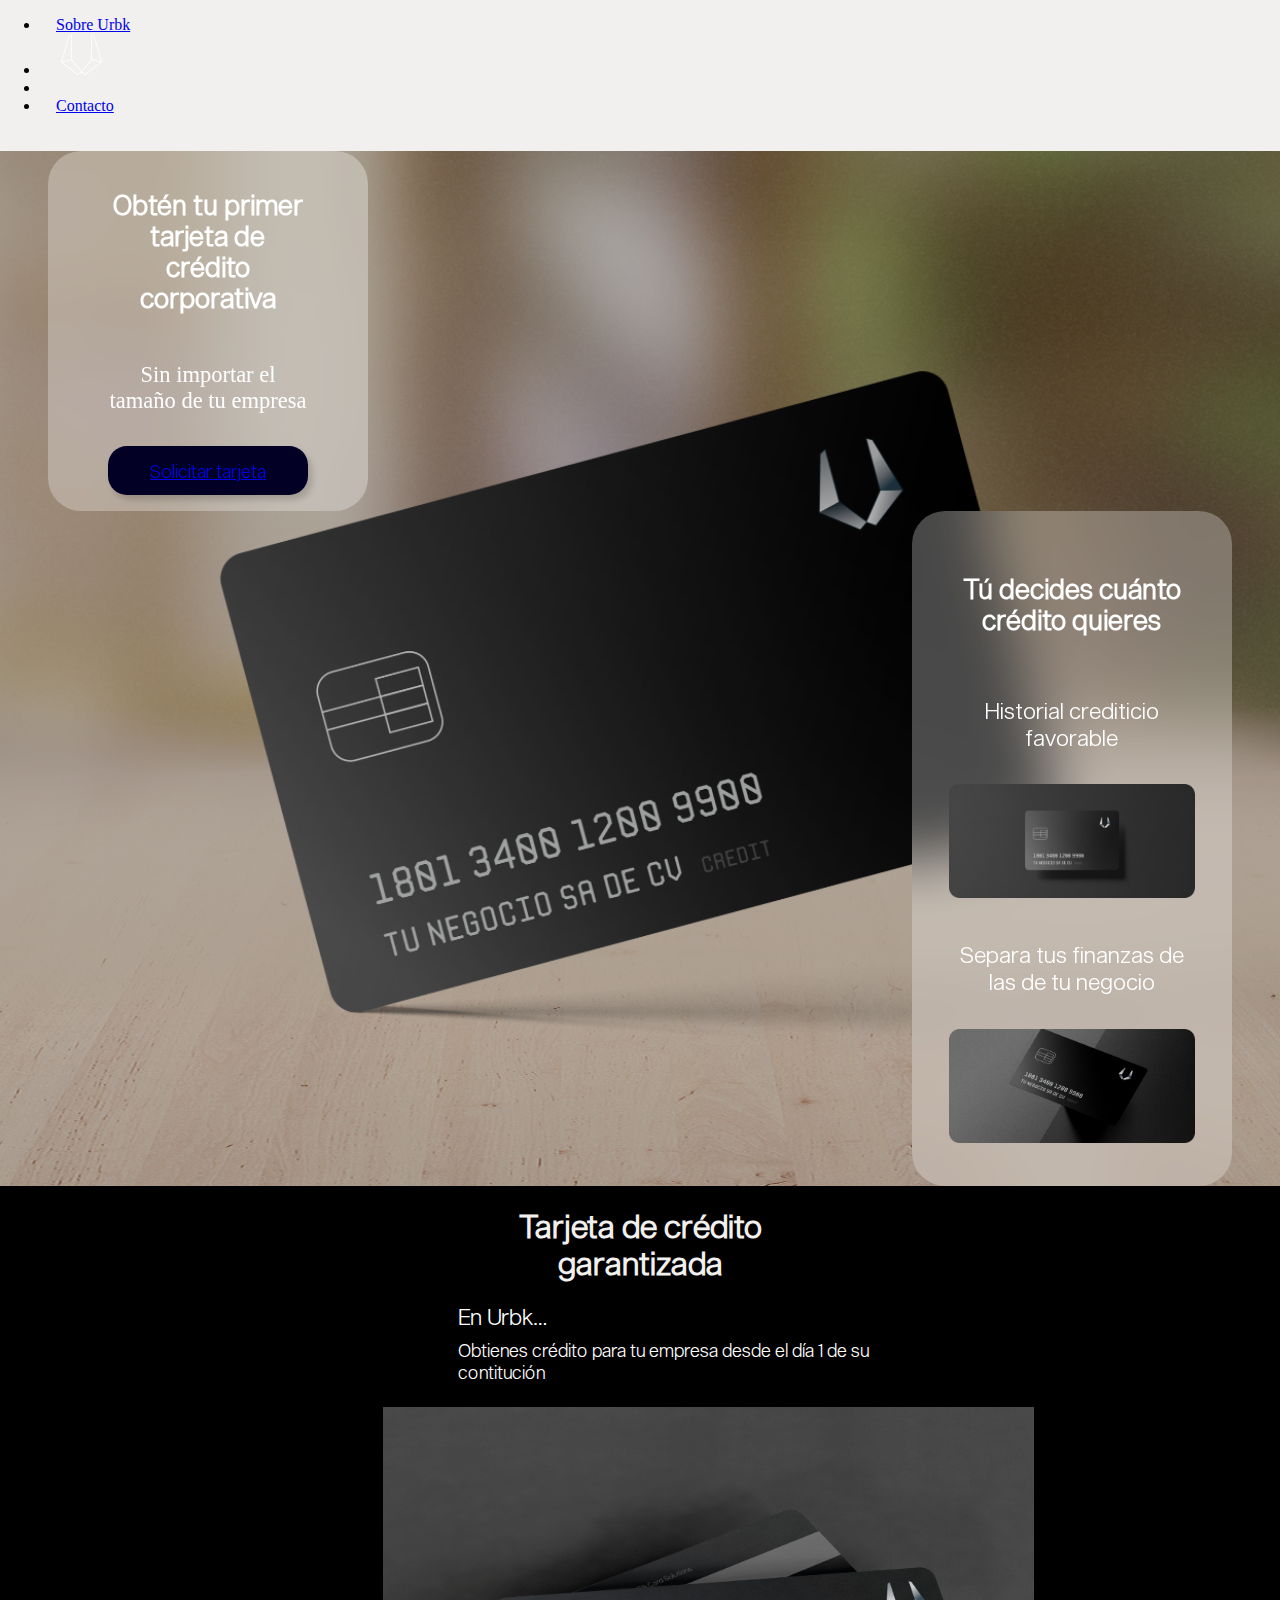
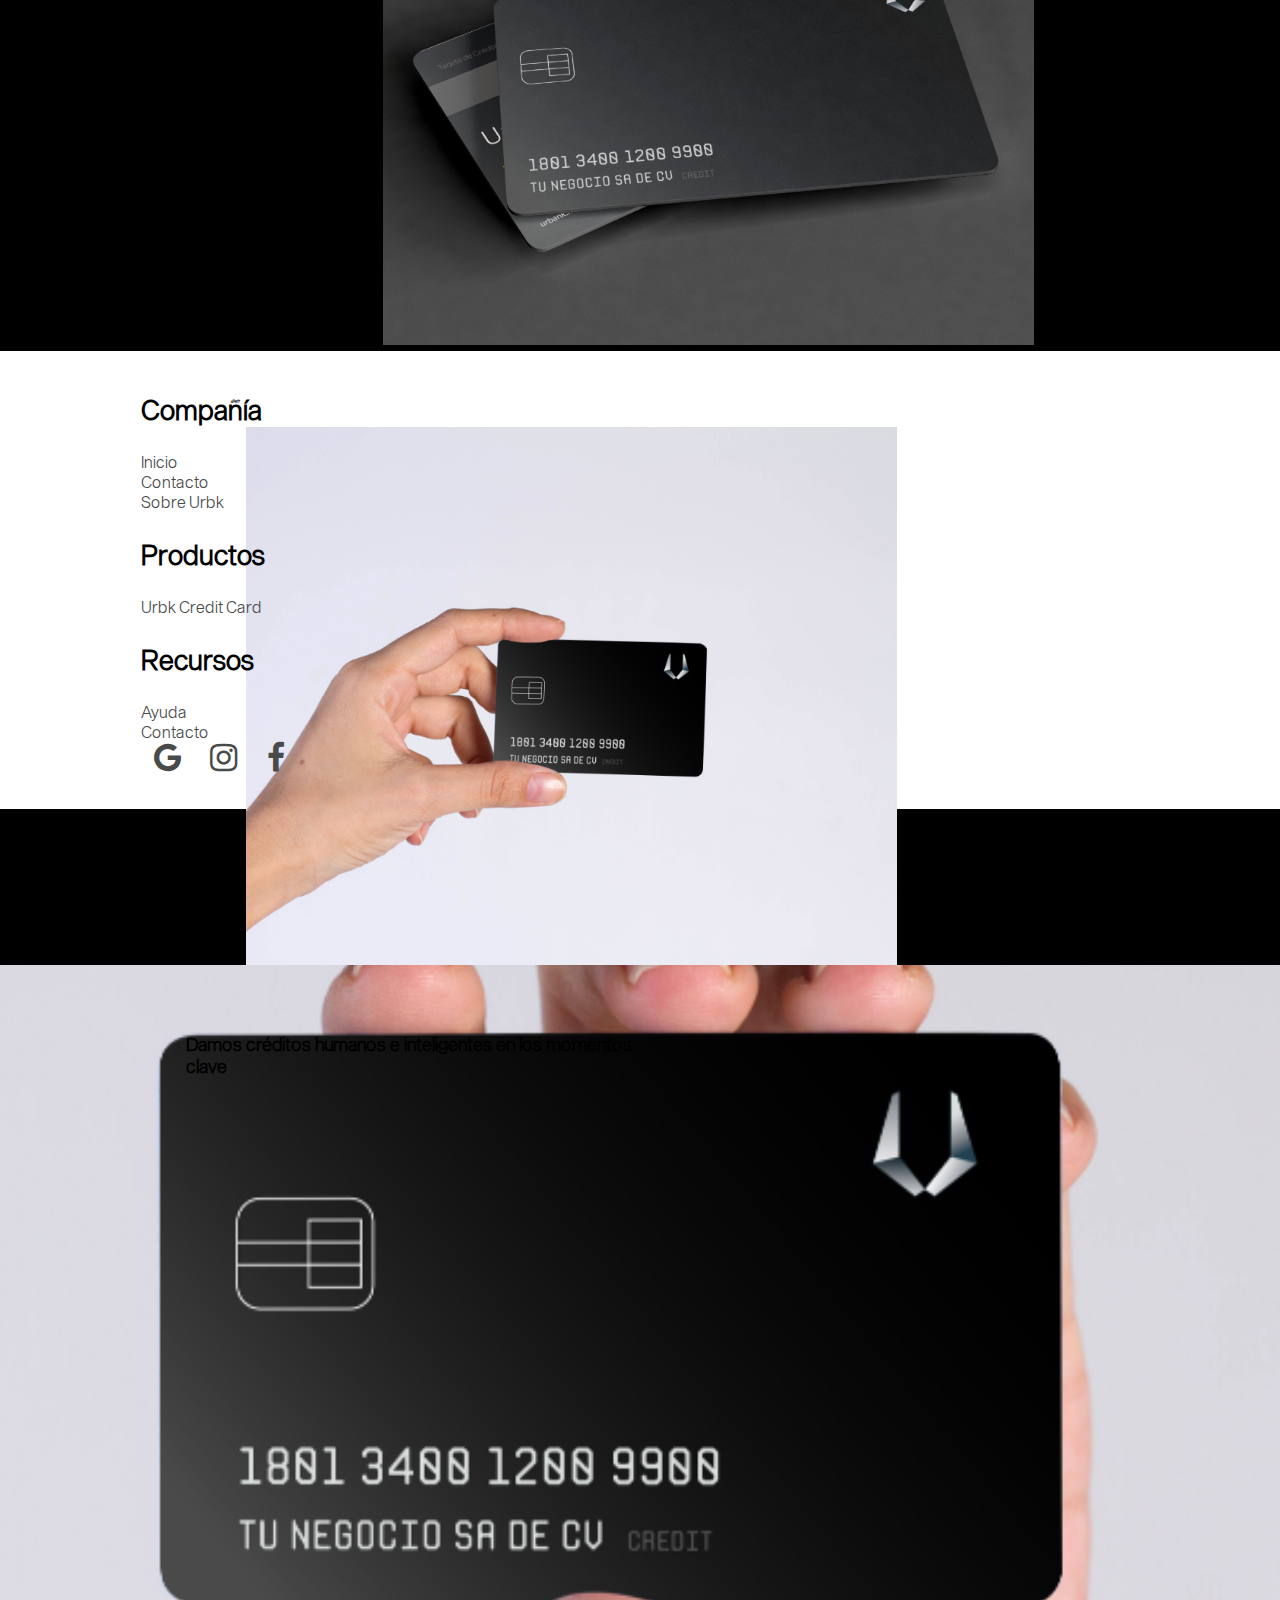
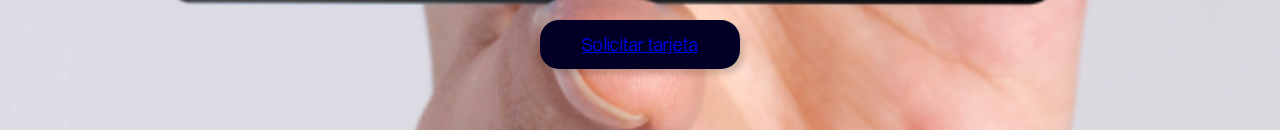
==== commit 091cfc6f: "Correcciones 17/01" ====
--- a/index.html
+++ b/index.html
@@ -39,7 +39,7 @@
             }
             }
         </style>
-        <!-- Global site tag (gtag.js) - Google Ads: 10800509850 --> <script async src="https://www.googletagmanager.com/gtag/js?id=AW-10800509850"></script> <script> window.dataLayer = window.dataLayer || []; function gtag(){dataLayer.push(arguments);} gtag('js', new Date()); gtag('config', 'AW-10800509850'); </script>
+            <!-- Global site tag (gtag.js) - Google Ads: 10800509850 <script async src="https://www.googletagmanager.com/gtag/js?id=AW-10800509850"></script> <script> window.dataLayer = window.dataLayer || []; function gtag(){dataLayer.push(arguments);} gtag('js', new Date()); gtag('config', 'AW-10800509850'); </script> -->
     </head>
     <body>
         
@@ -60,7 +60,7 @@
                 <div class="collapse navbar-collapse navbar-collapse-centered navbar-permanent-content" id="navbarSupportedContent">
                     <ul class="navbar-nav" style="flex-direction: row;">
                         <li class="nav-item">
-                            <a class="nav-link text-center" href="contacto.html">Contacto</a>
+                            <a class="nav-link text-center" href="sobre.html">Sobre Urbk</a>
                         </li>
                         <li>
                             <a class="navbar-brand fw-bold text-center d-block ms-3" href="/">
@@ -73,7 +73,7 @@
                             </div>
                         </li>
                         <li class="nav-item">
-                            <a class="nav-link text-center" href="sobre.html">Sobre Urbk</a>
+                            <a class="nav-link text-center" href="contacto.html">Contacto</a>
                         </li>
                     </ul>
                 </div>
@@ -98,10 +98,10 @@
                             <div class="square-opaque-content" style="justify-content: space-around;">
                                 <div class="center-all">
                                     <h2 class="h2-white" style="padding-bottom:1em">
-                                        Una economía estable para ti y tu negocio
+                                        Obtén tu primer tarjeta de crédito corporativa
                                     </h2>
                                     <div class="parr-white-square">
-                                        Ten el control de tus finanzas
+                                        Sin importar el tamaño de tu empresa
                                     </div>
                                 </div>
                                 
@@ -118,7 +118,7 @@
                         <div class="square-opaque center-all" style="height: 75vh; margin-right:3em">
                             <div class="square-opaque-content" style="width: 77%;">
                                 <h2 class="h2-white">
-                                    Controla tu límite de crédito
+                                    Tú decides cuánto crédito quieres
                                 </h2>
                                 <div>
                                     <div class="parr-white" style="padding-bottom: 1.5em;">
@@ -128,9 +128,9 @@
                                 </div>
                                 <div>
                                     <div class="parr-white" style="padding-bottom: 1.5em;">
-                                        Nosotros somos tu aval
+                                        Separa tus finanzas de las de tu negocio
                                     </div>
-                                    <img class="img-tarjeta-small" src="Images/CreditCard/Credit_Card_9@2x.png" alt="Tarjeta de crédito" title="Tarjeta de crédito" loading="lazy">
+                                    <img class="img-tarjeta-small" src="Images/CreditCard/Credit_Card_Mockup@2x.png" alt="Tarjeta de crédito" title="Tarjeta de crédito" loading="lazy">
                                 </div>
                             </div>
                             
@@ -142,10 +142,10 @@
                 <div class="creditcard-top-mobile">
                     <div class="creditcard-top-mobile-content">
                         <h2 class="h2-white" style="padding-bottom:1em">
-                            Una economía estable para ti y tu negocio
+                            Obtén tu primer tarjeta de crédito corporativa
                         </h2>
                         <div class="parr-white-square">
-                            Ten el control de tus finanzas
+                            Sin importar el tamaño de tu empresa
                         </div>
                     </div>
                 </div>
@@ -157,7 +157,7 @@
         <section class="black-creditcard-mobile center-all">
             <div class="square-opaque-content">
                 <h2 class="h2-white">
-                    Controla tu límite de crédito
+                    Tú decides cuánto crédito quieres
                 </h2>
                 <div>
                     <div class="parr-white" style="padding-bottom: 1.5em;">
@@ -167,7 +167,7 @@
                 </div>
                 <div>
                     <div class="parr-white" style="padding-bottom: 1.5em;">
-                        Nosotros somos tu aval
+                        Separa tus finanzas de las de tu negocio
                     </div>
                     <img class="img-tarjeta-small" src="Images/CreditCard/Credit_Card_9.png" alt="Tarjeta de crédito" title="Tarjeta de crédito" loading="lazy">
                 </div>
@@ -186,8 +186,8 @@
                         <div class="col col-12 col-md-6 col-creditcard-right">
                             <div class="col-content-creditcard center-all">
                                 <div style="padding-bottom: 1.5em; width: 77%">
-                                    <div class="parr-white" style="padding-bottom: 0.4em;">Con Urbk Card puedes…</div>
-                                    <div class="parr-white-small">Adelantar desde dos años de historial crediticio para tu negocio.</div>
+                                    <div class="parr-white" style="padding-bottom: 0.4em;">En Urbk…</div>
+                                    <div class="parr-white-small">Obtienes crédito para tu empresa desde el día 1 de su contitución</div>
                                 </div>
                                 <img class="img-tarjeta-small" src="Images/CreditCard/Dos tarjetas@2x.png" alt="Tarjetas de crédito" title="Tarjeta de créito" loading="lazy">
                             </div>
@@ -195,8 +195,8 @@
                         <div class="col col-12 col-md-6 col-creditcard-left">
                             <div class="col-content-creditcard center-all">
                                 <div style="padding-bottom: 1.5em; ; width: 77%">
-                                    <div class="parr-white" style="padding-bottom: 0.4em;">Tu crédito Urbk…</div>
-                                    <div class="parr-white-small">Puedes incrementar tu linea de crédito de manera trimestral.</div>
+                                    <div class="parr-white" style="padding-bottom: 0.4em;">No dependas de nadie</div>
+                                    <div class="parr-white-small">Genera el buró ideal para tu negocio. ¡Gánale tiempo al tiempo!</div>
                                 </div>
                                 <img class="img-tarjeta-small" src="Images/CreditCard/Mostrar tarjeta horizontal@2x.png" alt="Mano sosteniendo tarjeta" title="Mano sosteniendo tarjeta" loading="lazy">
                             </div>
--- a/style.css
+++ b/style.css
@@ -375,6 +375,10 @@
   text-align: start;
   padding-left: 5em;
 }
+#col-content-nuestras-oficinas-nums{
+  display: flex;
+  align-items: center;
+}
 .col-creditcard-right .col-content-creditcard{
   margin-right: 4%;
 }
@@ -394,8 +398,9 @@
   align-items: end;
 }
 .col-quienes-somos-content{
-  width: 55%;
+  width: 62%;
   height: 100%;
+  text-align: center;
 }
 
 .col-slim-card{
@@ -2069,9 +2074,9 @@
 
 @media only screen and (device-width: 1024px)and (device-height: 1366px) {
   /*Para iPad Pro*/
-  .col-auxiliar{
+  /* .col-auxiliar{
     display: none;
-  }
+  } */
 
   /*Desktop css*/
   .bgd-light a {
@@ -2207,7 +2212,7 @@
     }
     .blackcards-im{
       background-position: 69% 0%;
-      background-image: url('Images/SobreNosotros/Dos\ Tarjetas\ Mobile.png');
+      background-image: url('Images/SobreNosotros/Dos\ Tarjetas\ Mobile@2x.png');
     }
     .black-card-sofom{
       top: -49vh;
@@ -2247,9 +2252,9 @@
       padding-right: 0;
       padding-top: 2em;
     }
-    .col-auxiliar{
+    /* .col-auxiliar{
       display: none;
-    }
+    } */
     .col-content-creditcard{
       width: 100%;
     }
@@ -2257,7 +2262,8 @@
       text-align: center;
       padding-left: 0;
     }
-    #col-content-nuestras-oficinas-nums{
+    
+    #col-content-nuestras-oficinas-nums, #col-content-nuestras-oficinas-nums2{
       padding-bottom: 3em;
     }
     
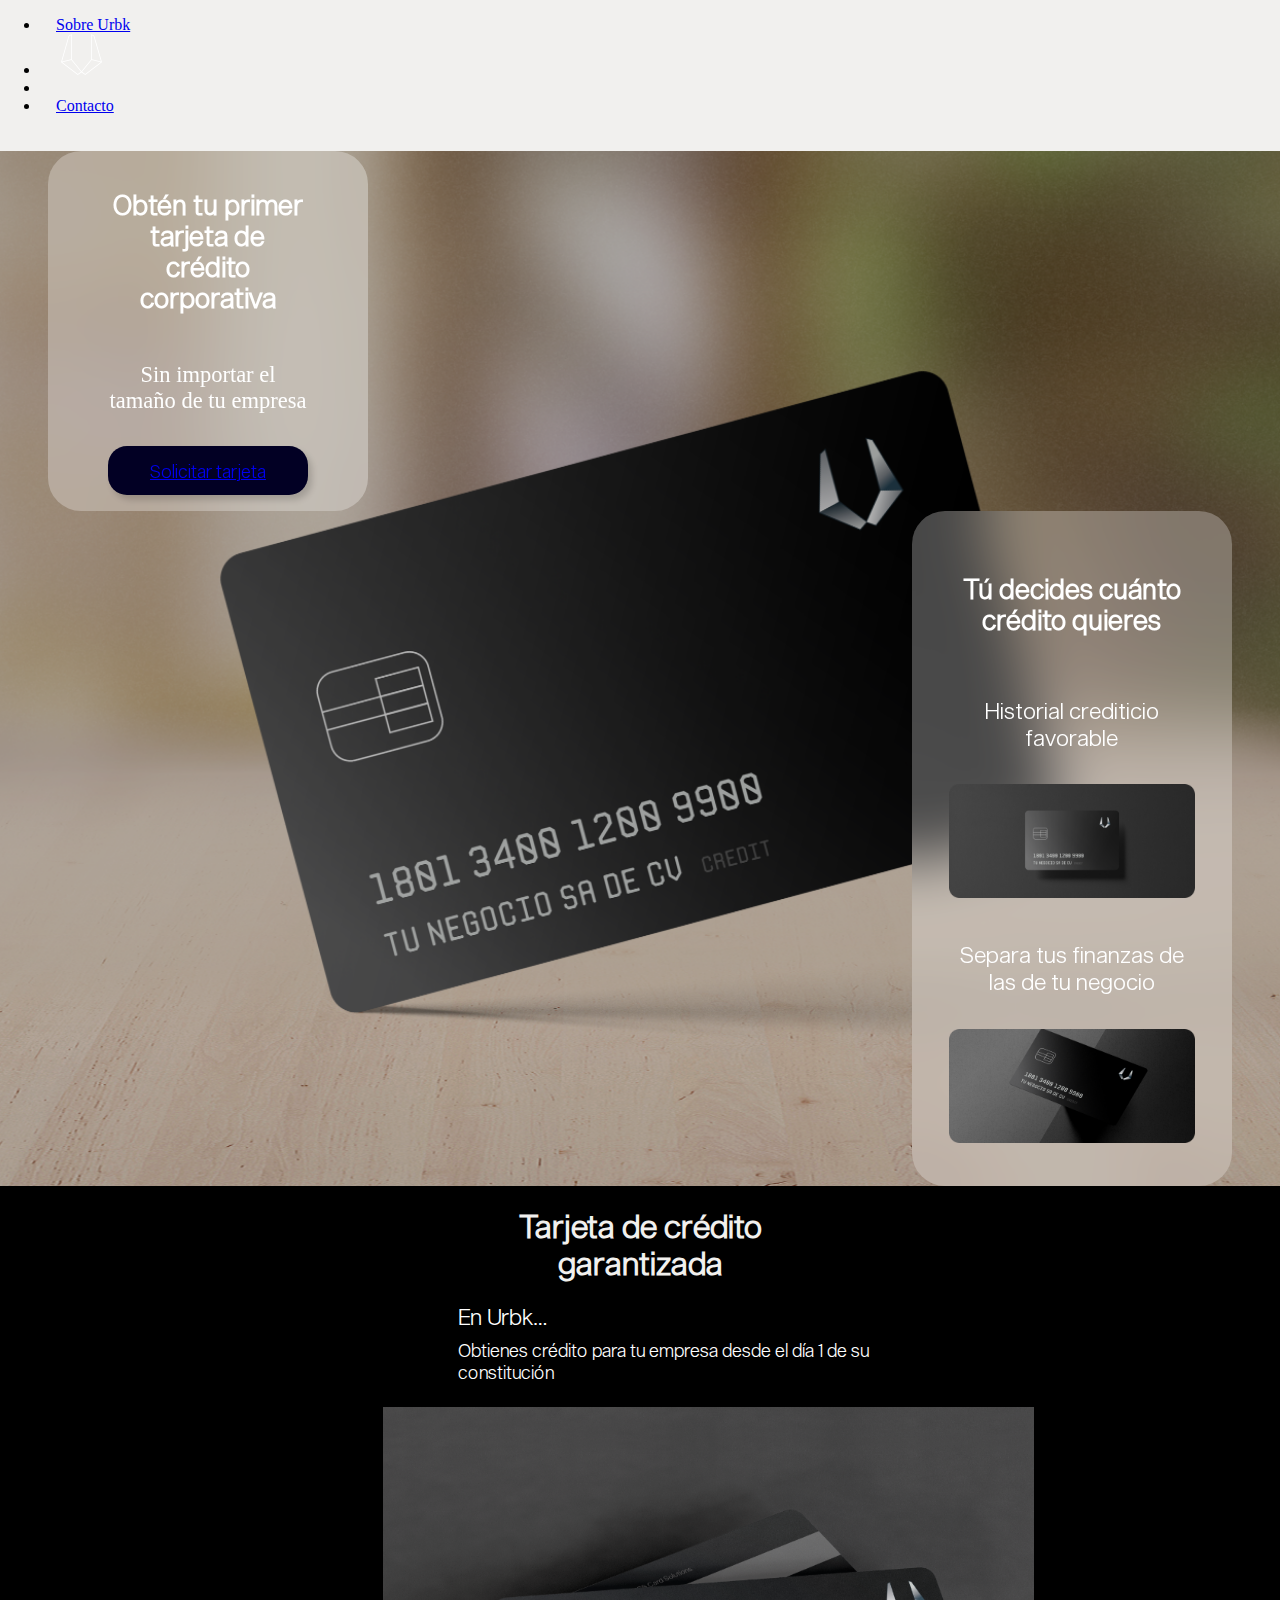
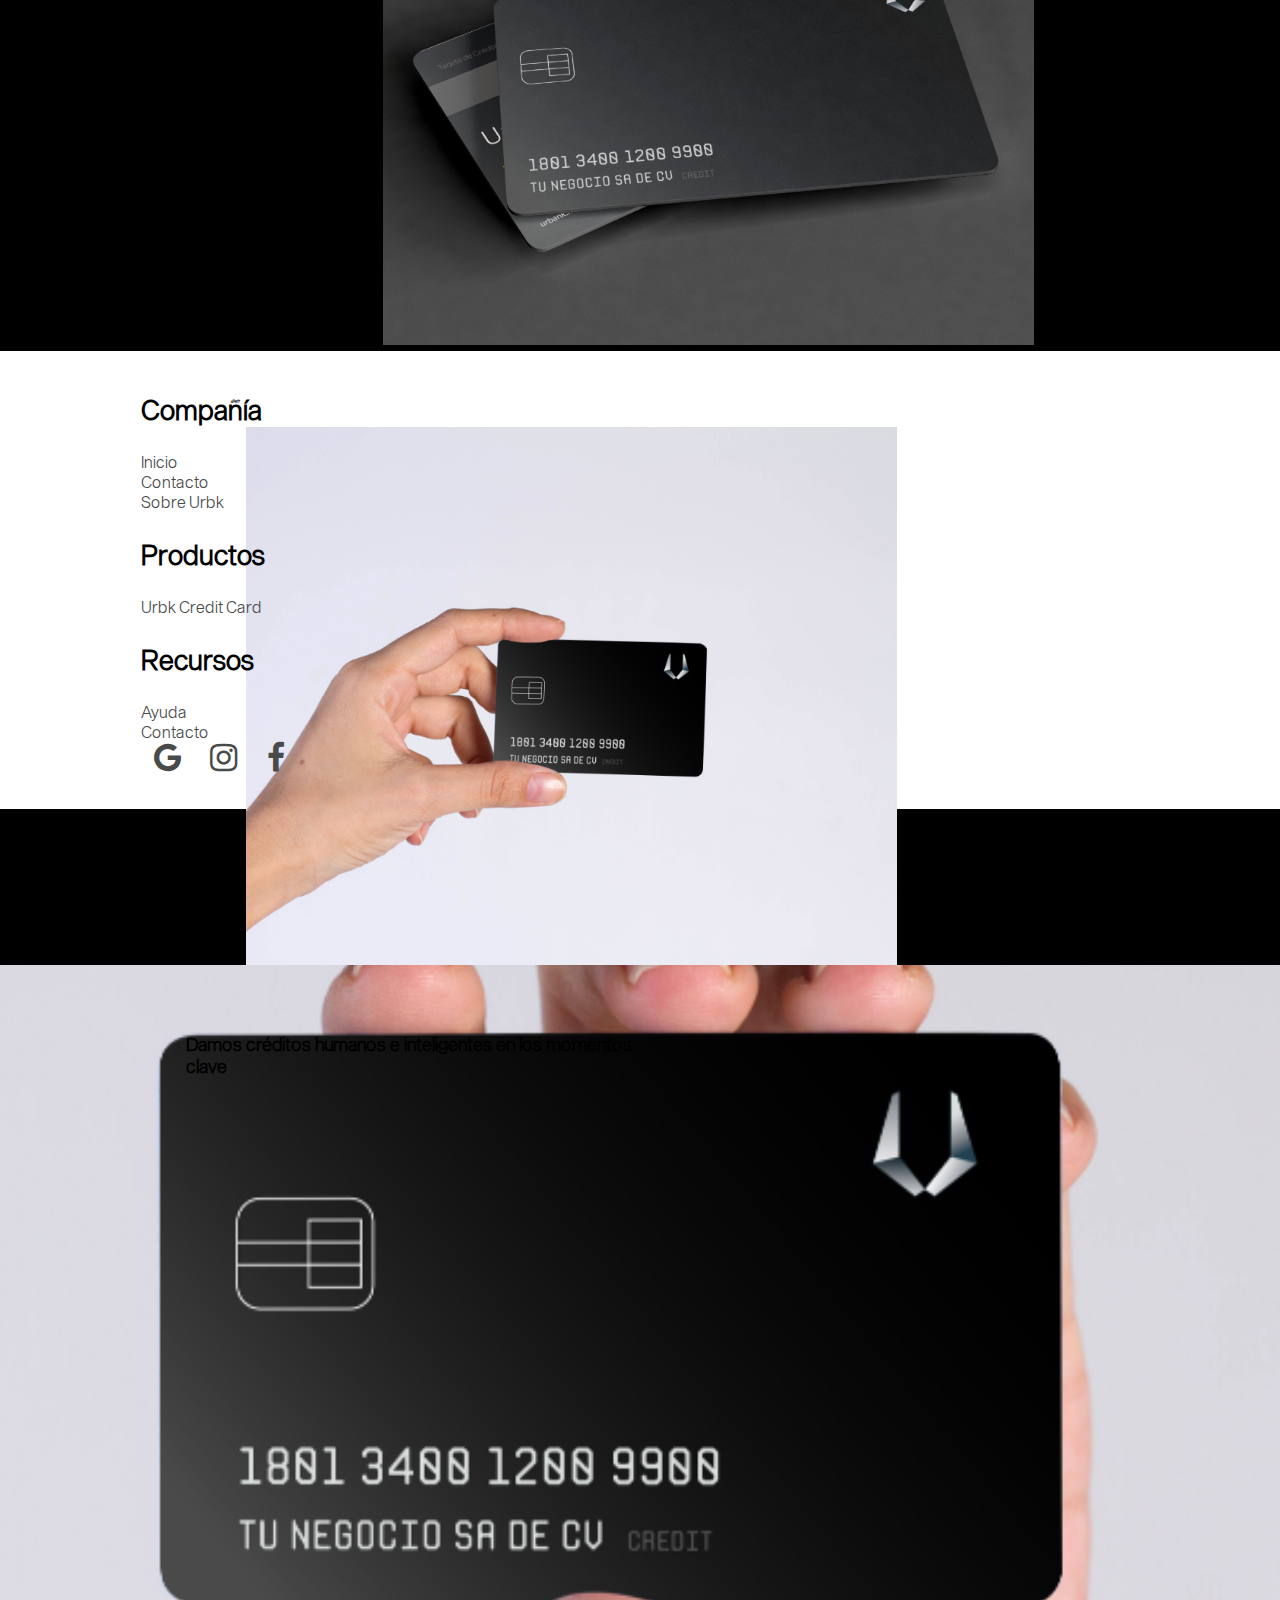
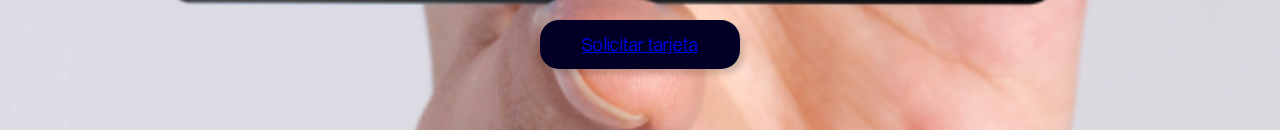
==== commit 95be90ab: "Update 19_01" ====
--- a/index.html
+++ b/index.html
@@ -187,7 +187,7 @@
                             <div class="col-content-creditcard center-all">
                                 <div style="padding-bottom: 1.5em; width: 77%">
                                     <div class="parr-white" style="padding-bottom: 0.4em;">En Urbk…</div>
-                                    <div class="parr-white-small">Obtienes crédito para tu empresa desde el día 1 de su contitución</div>
+                                    <div class="parr-white-small">Obtienes crédito para tu empresa desde el día 1 de su constitución</div>
                                 </div>
                                 <img class="img-tarjeta-small" src="Images/CreditCard/Dos tarjetas@2x.png" alt="Tarjetas de crédito" title="Tarjeta de créito" loading="lazy">
                             </div>
--- a/style.css
+++ b/style.css
@@ -214,6 +214,10 @@
   font-weight: inherit !important;
   color: inherit !important;
 }
+#btn-regresar-thankyou{
+  display: flex;
+  transform: translate(0,0);
+}
 .btn-tesoreria{
   border-radius: 14px !important;
   width: 191px;
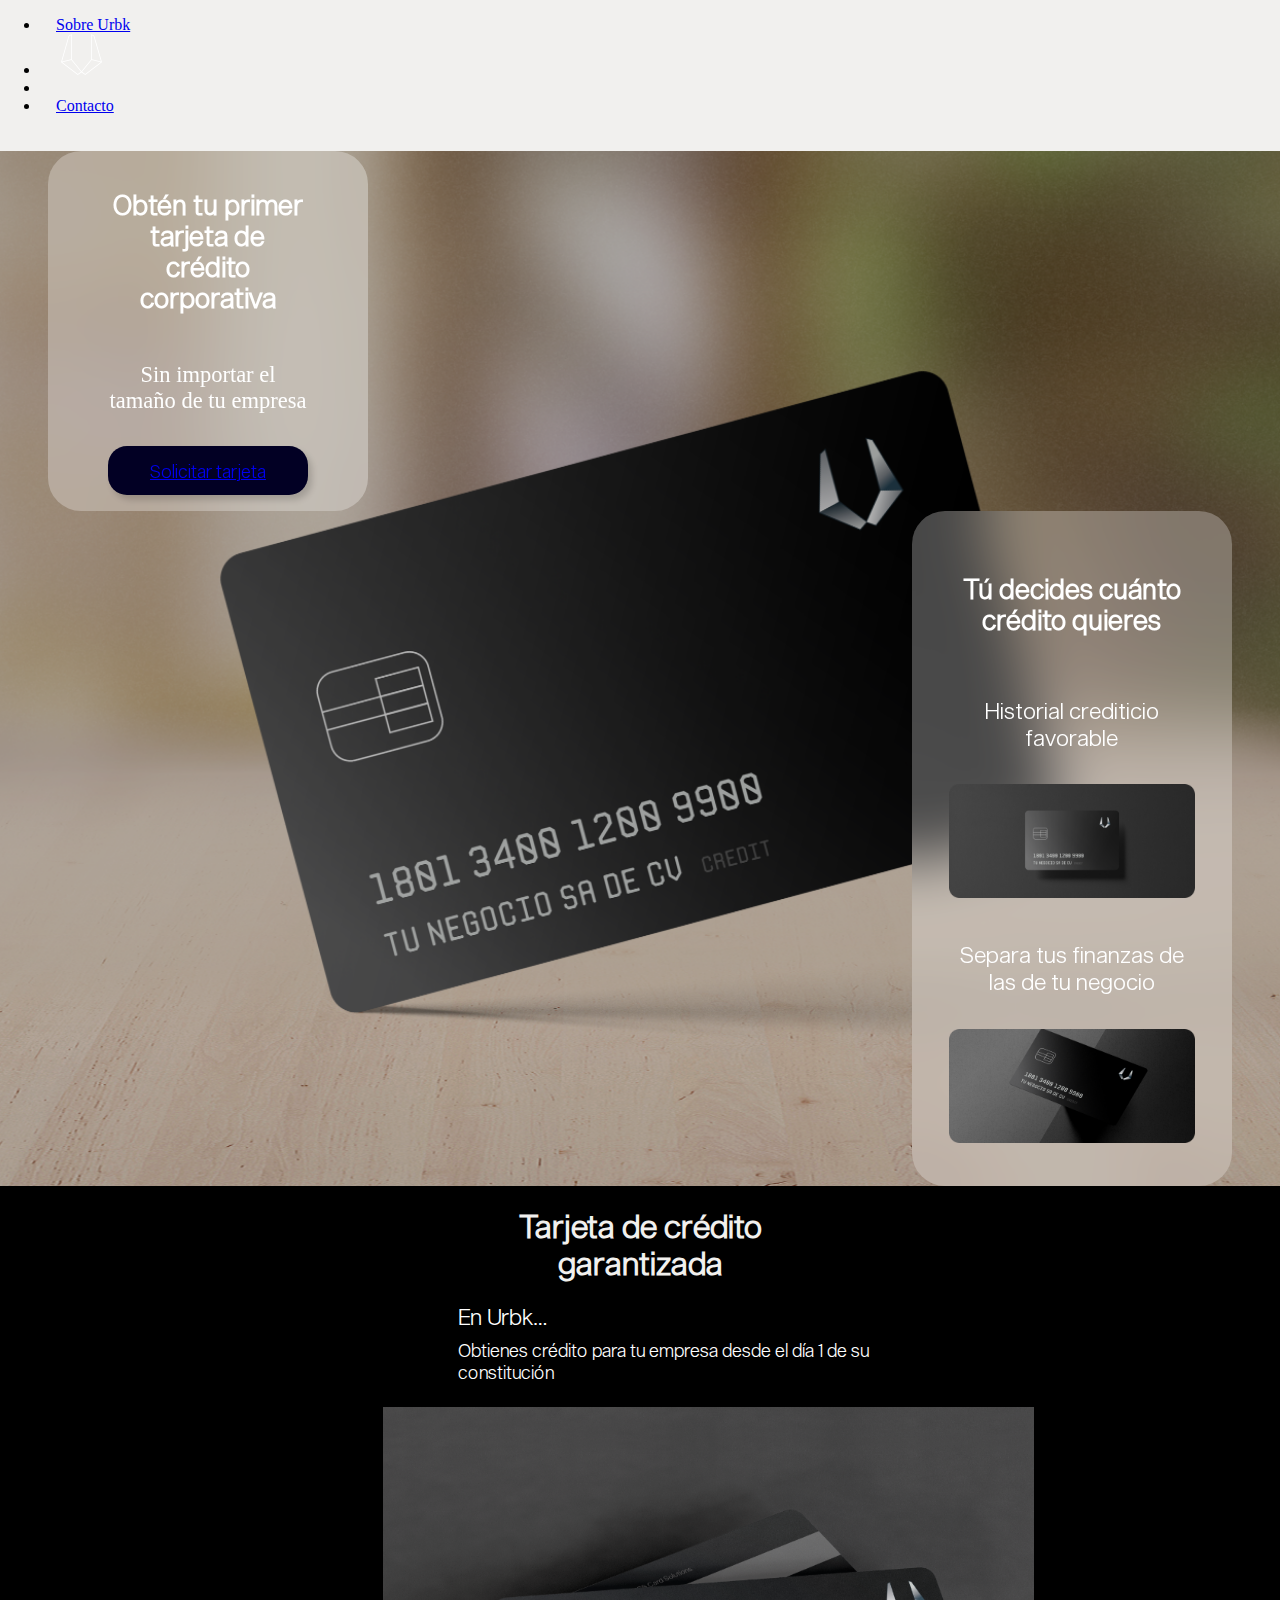
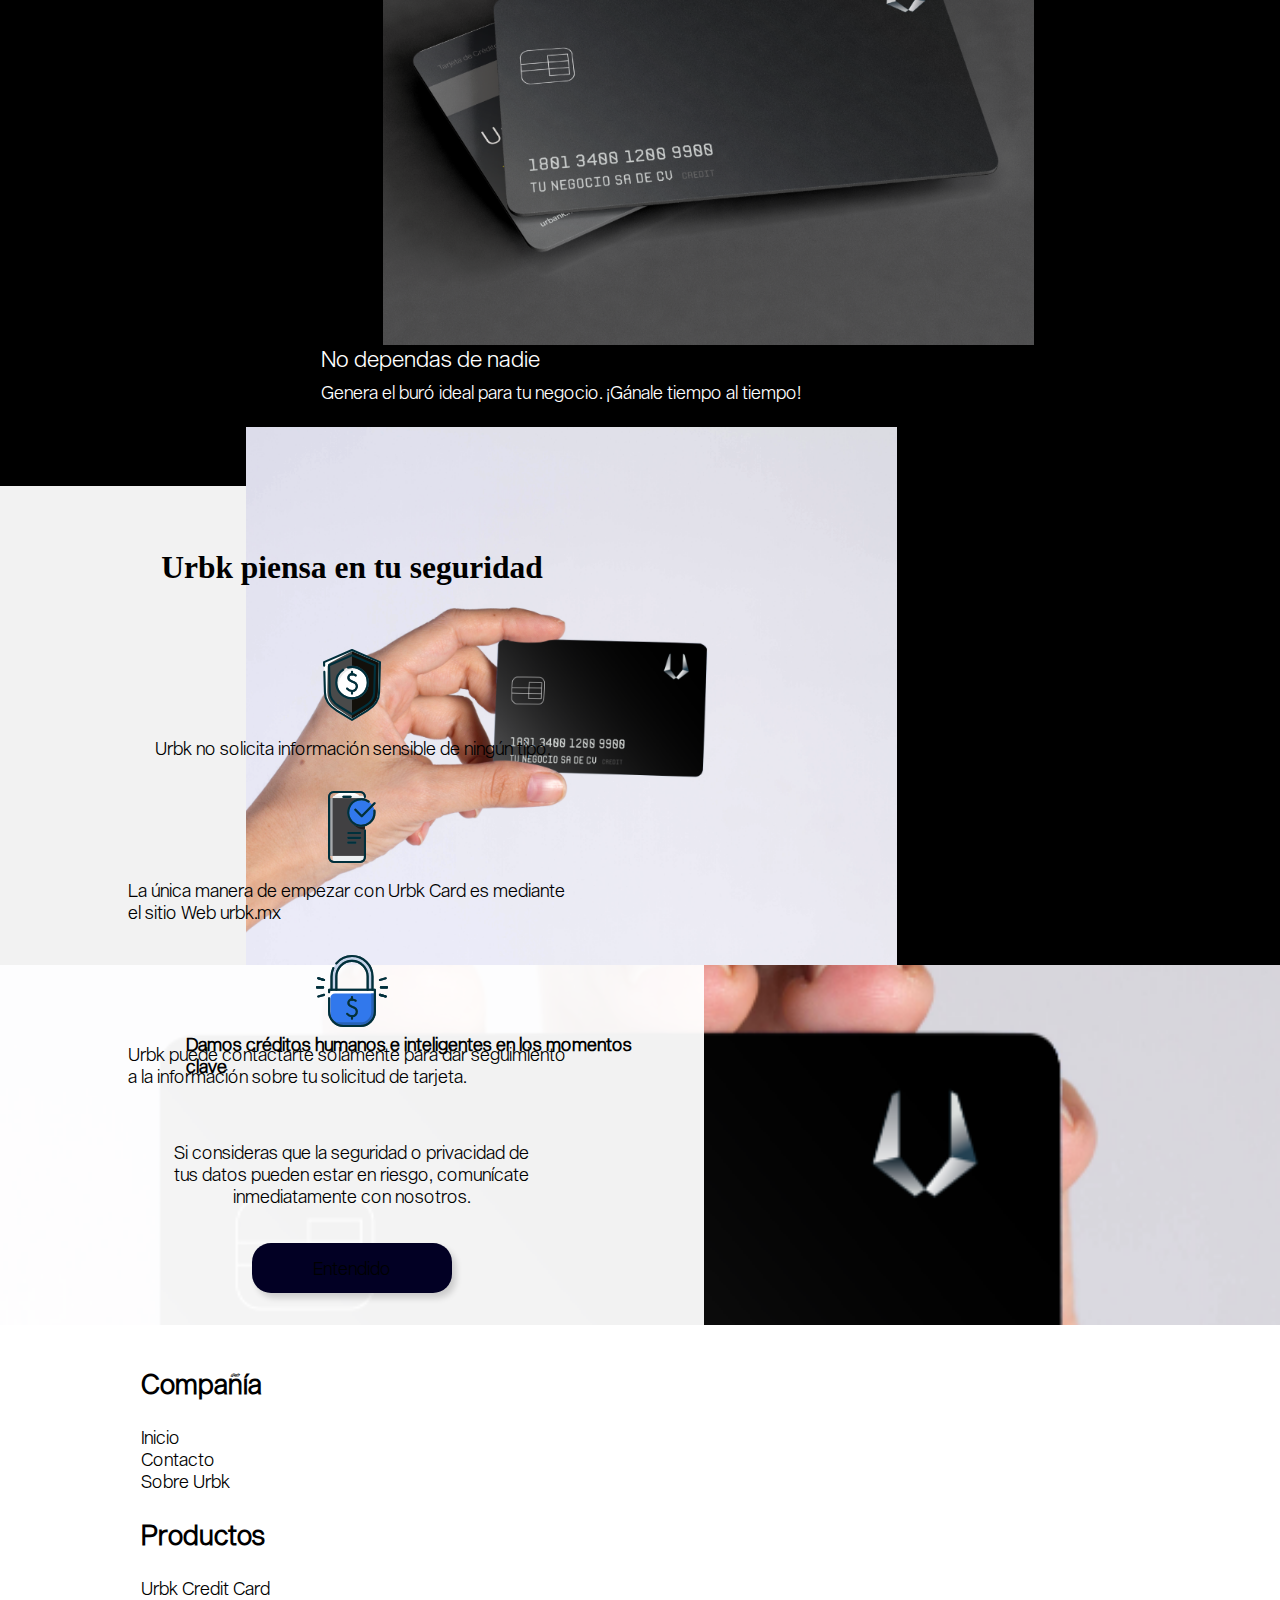
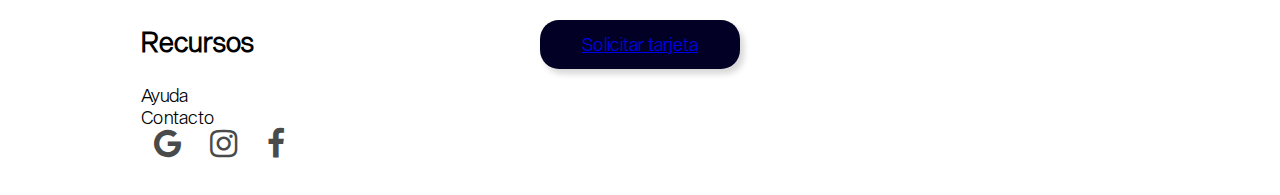
==== commit 0b00c95e: "Update 28/01" ====
--- a/index.html
+++ b/index.html
@@ -206,7 +206,7 @@
                 </div>
                 <div class="col-12 col-md-4 order-md-1 creditcard-calltoaction">
                     <div class="col-content-creditcard-calltoaction between-all">
-                        <div class="parr-creditcard-calltoaction">
+                        <div class="parr-creditcard-calltoaction parr-black-small-bold">
                             Damos créditos humanos e inteligentes en los momentos clave
                         </div>
                         <div style="display: flex; justify-content:center; padding-bottom: 3.8em;">
@@ -218,6 +218,66 @@
                 </div>
             </div>
         </section>
+
+       
+
+        <!-- Modal -->
+        <div class="modal fade" id="privacyModal" tabindex="-1" aria-labelledby="exampleModalLabel" aria-hidden="true">
+            <div class="modal-dialog">
+                <div class="modal-content">
+                    <!-- <div class="modal-header">
+                        <h5 class="modal-title h2-white" id="exampleModalLabel">Datos personales</h5>
+                        
+                        <button type="button" class="btn-close" data-dismiss="modal" aria-label="Close"></button>
+                    </div> -->
+                    <div class="modal-body center-all" id="privacy-modal-body">
+                        <h3 class="h3-black-square" style="text-align: center;">Urbk piensa en tu seguridad</h3>
+                        <div class="row modal-row">
+                            <div class="col col-12 col-sm-4 center-horizontally">
+                                <div class="col-content-privacy center-all">
+                                    <img class="icon-privacy" src="Images/Index/Escudo.svg" loading="lazy">
+                                    <div class="wrapper">
+                                        <div class="parr-black-small fw-bold">Urbk no solicita información sensible de ningún tipo.</div>
+                                    </div>
+                                    
+                                </div>
+                            </div>
+                            <div class="col col-12 col-sm-4 center-horizontally">
+                                <div class="col-content-privacy center-all">
+                                    <img class="icon-privacy" src="Images/Index/Cel.svg" loading="lazy">
+                                    <div class="wrapper">
+                                        <div class="parr-black-small fw-bold">La única manera de empezar con Urbk Card es mediante el sitio Web urbk.mx</div>
+                                    </div>
+                                </div>
+                            </div>
+                            <div class="col col-12 col-sm-4 center-horizontally">
+                                <div class="col-content-privacy center-all">
+                                    <img class="icon-privacy" src="Images/Index/Candado.svg" loading="lazy">
+                                    <div class="wrapper">
+                                        <div class="parr-black-small fw-bold">Urbk puede contactarte solamente para dar seguimiento
+                                            a la información sobre tu solicitud de tarjeta.
+                                        </div>
+                                    </div>
+                                    
+                                </div>
+                            </div>
+                        </div>
+                        <div class="parr-black-small fw-bold" id="privacyModal-bottom-parr" style="text-align: center; padding-top: 3em; padding-bottom: 2em ;">
+                            Si consideras que la seguridad o privacidad de tus datos
+                            pueden estar en riesgo, comunícate inmediatamente con nosotros.
+                        </div>
+                        <div style="display: flex; justify-content:center;">
+                            <button type="button" class="btn btn-dark btn-urbankcard-black close" id="privacyModal-btn" data-dismiss="modal"
+                             aria-label="Close" style="display: flex;">Entendido</button>
+                        </div>
+                    </div>
+                    <!-- <div class="modal-footer">
+                        <button type="button" class="btn btn-secondary" data-bs-dismiss="modal">Cancelar</button>
+                        <button type="button" class="btn btn-primary">Continuar</button>
+                    </div> -->
+                </div>
+            </div>
+        </div>
 
 
         
@@ -291,4 +351,5 @@
     integrity="sha384-Piv4xVNRyMGpqkS2by6br4gNJ7DXjqk09RmUpJ8jgGtD7zP9yug3goQfGII0yAns"
     crossorigin="anonymous"
     ></script>
+    
 </html>--- a/style.css
+++ b/style.css
@@ -342,6 +342,11 @@
   justify-content: center;
   align-items: center;
 }
+.center-horizontally{
+  display: flex;
+  flex-direction: column;
+  align-items: center;
+}
 
 .city-im{
   height: 100vh;
@@ -383,6 +388,12 @@
   display: flex;
   align-items: center;
 }
+.col-content-privacy{
+  max-width: 70%;
+}
+/* .col-content-popup{
+
+} */
 .col-creditcard-right .col-content-creditcard{
   margin-right: 4%;
 }
@@ -701,6 +712,12 @@
   font-size: 3vh;
   font-family: Sequel_Sans_Light_Head;
 }
+.h3-black-square{
+  color: #000;
+  font-family: 'Monora';
+  font-size: 3.5vh;
+}
+
 .h3-grey{
   color: #676767;
   font-size: 3vh;
@@ -762,6 +779,11 @@
   /*animation: name duration timing-function delay iteration-count direction fill-mode;*/
   -webkit-animation: moving-up 1s; 
   position:relative;
+}
+.icon-privacy{
+  min-height: 4.5em;
+  padding-top: 2em;
+  padding-bottom: 1em;
 }
 
 .imagen-centrada{
@@ -1122,7 +1144,7 @@
 }
 
 .modal-content{
-  background-color: rgba(66, 66, 66, 0.9)!important;
+  background-color: rgba(255, 255, 255, 0.95)!important;
   /* background: rgba(73, 74, 74, 0.7); */
 }
 
@@ -1211,9 +1233,10 @@
 }
 .parr-black-small{
   font-family: Sequel_Sans_Light_Head;
-  color: #494A4A;
-  font-size: 1em;
-}
+  color: #000;
+  font-size: 2vh;
+}
+
 .parr-creditcard-calltoaction{
   color: #000;
   font-size: 2vh;
@@ -1306,6 +1329,18 @@
   background-size: cover;
 }
 
+#privacy-modal-body{
+  padding-top: 2em;
+  padding-bottom: 2em;
+}
+
+#privacyModal-bottom-parr{
+  text-align: center;
+  padding-top: 3em;
+  padding-bottom: 2em;
+  max-width: 53%;
+}
+
 .quienes-somos-content-entry{
   height: 20vh;
 }
@@ -1344,6 +1379,7 @@
   width: 100%;
   height: 100%;
   margin: 0!important;
+  min-height: 75vh;
 }
 .row-nuestras-oficinas{
   padding-top: 5em;
@@ -1881,7 +1917,12 @@
     #col-quienes-somos-right{
       padding-right: 7em;
     }
-    
+    .col-content-nuestrasoficinas{
+      display: flex;
+      flex-direction: column;
+      justify-content: space-evenly;
+      min-height: 100%;
+    }
     .core-grid{
       top: -9vh;
     }
@@ -1930,7 +1971,7 @@
     } */
     #mapa-america{
       width: 100%;
-      height: 75vh;
+      height: 55vh;
     }
     #mapa-asia{
       height: 67vh;
@@ -1938,7 +1979,13 @@
     .map-container{
       justify-content: start;
     }
-    
+    .modal-dialog{
+      max-width: 55vw!important;
+      margin-top: 15vh!important;
+    }
+    .modal-row{
+      max-width: 91%;
+    }
     .parr-card-slim{
       padding-right: 5vh;
       padding-top: 5vh;
@@ -2181,6 +2228,9 @@
   .footer-col{
     padding-bottom: 2em;
   }
+  .modal-dialog{
+    max-width: 65vw!important;
+  }
   .parr-creditcard-calltoaction{
     width: 78%;
   }
@@ -2251,6 +2301,8 @@
     .col-asia{
       padding-top: 0;
       padding-right: 0!important;
+      padding-left: 0!important;
+      min-height: 80vh;
     }
     .col-asia .map-container{
       padding-right: 0;
@@ -2265,6 +2317,13 @@
     .col-content-nuestras-oficinas{
       text-align: center;
       padding-left: 0;
+    }
+    .col-content-nuestrasoficinas{
+      min-height: 100%;
+      display: flex;
+      flex-direction: column;
+      justify-content: space-evenly;
+      text-align: center;
     }
     
     #col-content-nuestras-oficinas-nums, #col-content-nuestras-oficinas-nums2{
@@ -2399,10 +2458,13 @@
       /* transform: translate(76px,-10px); */
     }
     .mapa-contacto{
-      height: 62vh;
+      height: 23vh;
     }
     .map-container{
       justify-content: center;
+    }
+    .modal-dialog{
+      max-width: 100%!important;
     }
     .navbar-collapse{
       padding-right: 0;
@@ -2430,6 +2492,12 @@
     .pearl-card{
       top: -51vh;
     }
+    #privacyModal-bottom-parr{
+      max-width: 70%;
+    }
+    #privacyModal-btn{
+      display: flex!important;
+    }
     .quienes-somos-content-entry{
       height: auto;
       padding-bottom: 2em;
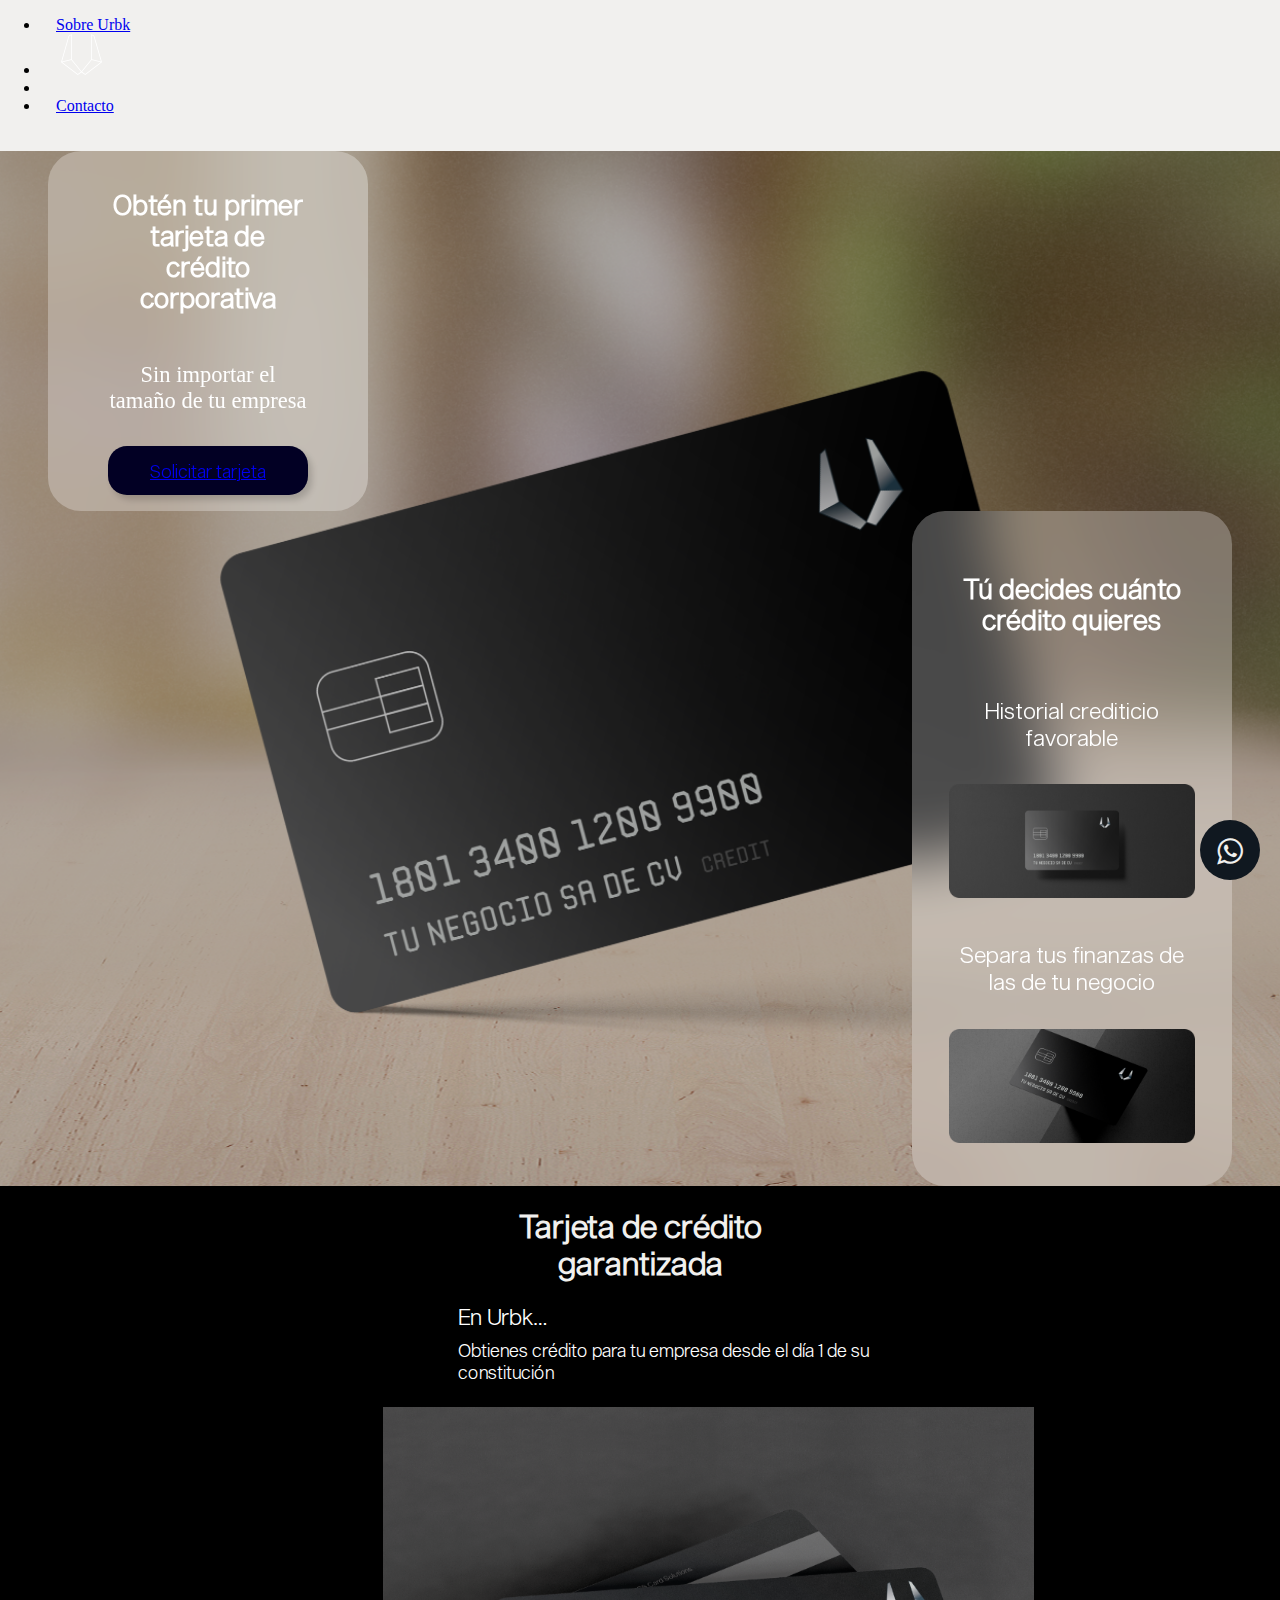
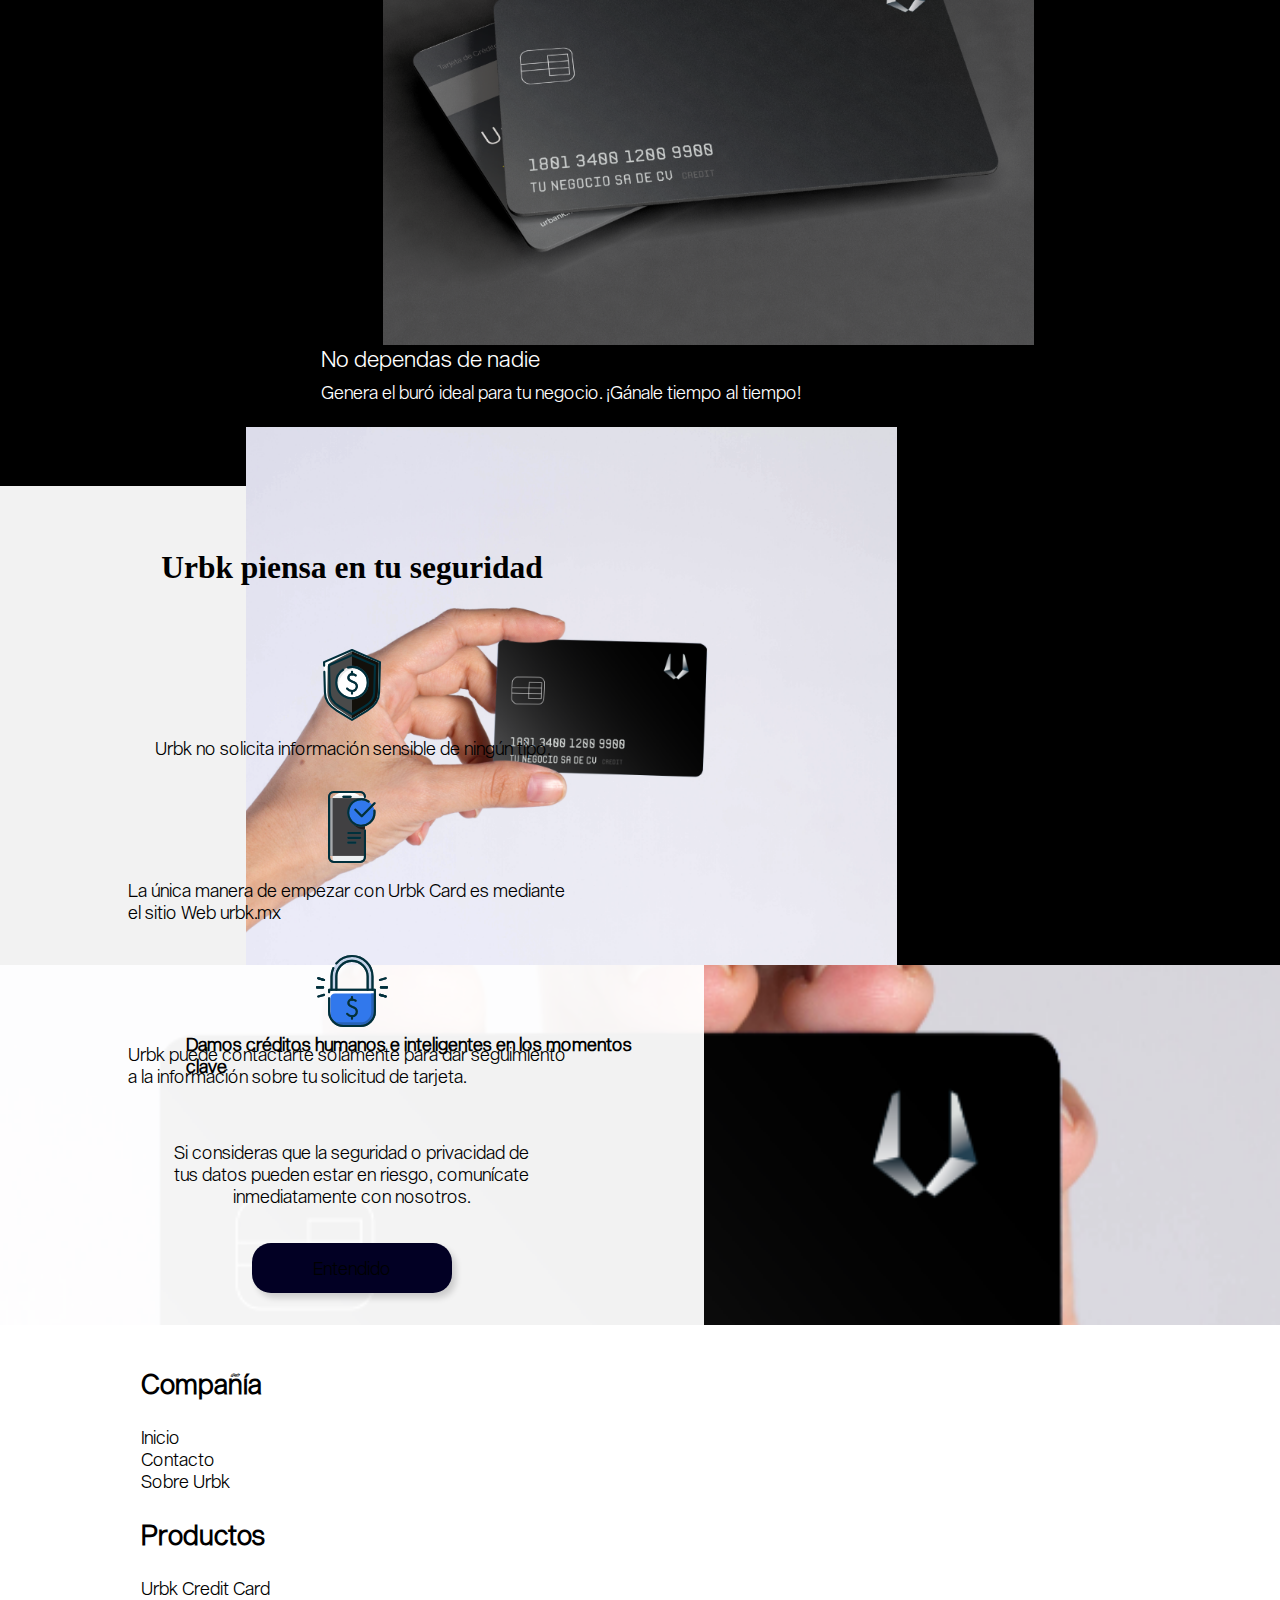
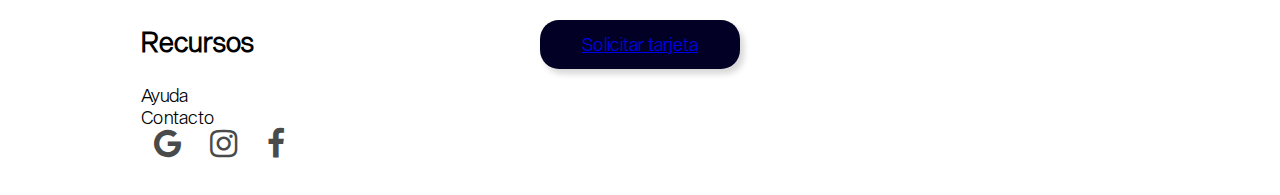
==== commit fb00eae0: "Updates 18/02" ====
--- a/index.html
+++ b/index.html
@@ -8,9 +8,11 @@
         <meta name="description" content="Tarjeta de crédito empresarial. Haz crecer a
          tu negocio adelantando tu historial crediticio hasta dos años. 
           Con Urbk, tu crédito crece junto contigo.">
-        
-        
-        <title>La tarjeta de crédito con la que defines tus límites y dependes sólo de ti. | Urbk Card</title>
+        <!--Meta de Meta-->
+        <meta name="facebook-domain-verification" content="xvf95qsiltn7qz2v05doy4utynzc83" />
+        
+        
+        <title>La tarjeta de crédito corporativa con la que defines tus límites y dependes sólo de ti. | Urbk</title>
         <link rel="icon" href="Images/Card/urbank_icon.png">
         <!-- Favicon icon -->
         <!-- Custom Stylesheet -->
@@ -39,9 +41,64 @@
             }
             }
         </style>
+
+        <a href="https://api.whatsapp.com/send?phone=525572293527&text=Hola%20Urbk,%20me%20interesa%20tramitar%20mi%20tarjeta%20de%20cr%C3%A9dito%20corporativa,%20mi%20nombre%20es:%20" class="float" target="_blank">
+            <i class="fa fa-whatsapp my-float"></i>
+        </a>
             <!-- Global site tag (gtag.js) - Google Ads: 10800509850 <script async src="https://www.googletagmanager.com/gtag/js?id=AW-10800509850"></script> <script> window.dataLayer = window.dataLayer || []; function gtag(){dataLayer.push(arguments);} gtag('js', new Date()); gtag('config', 'AW-10800509850'); </script> -->
+            <!-- Facebook Pixel Code -->
+        <script>
+            !function(f,b,e,v,n,t,s)
+            {if(f.fbq)return;n=f.fbq=function(){n.callMethod?
+            n.callMethod.apply(n,arguments):n.queue.push(arguments)};
+            if(!f._fbq)f._fbq=n;n.push=n;n.loaded=!0;n.version='2.0';
+            n.queue=[];t=b.createElement(e);t.async=!0;
+            t.src=v;s=b.getElementsByTagName(e)[0];
+            s.parentNode.insertBefore(t,s)}(window,document,'script',
+            'https://connect.facebook.net/en_US/fbevents.js');
+            fbq('init', '1018493132419255'); 
+            fbq('track', 'PageView');
+        </script>
+        <noscript>
+            <img height="1" width="1" 
+            src="https://www.facebook.com/tr?id=1018493132419255&ev=PageView
+            &noscript=1"/>
+        </noscript>
+        <!-- End Facebook Pixel Code -->
+        <!-- Meta Pixel Code -->
+        <script>
+            !function(f,b,e,v,n,t,s)
+            {if(f.fbq)return;n=f.fbq=function(){n.callMethod?
+            n.callMethod.apply(n,arguments):n.queue.push(arguments)};
+            if(!f._fbq)f._fbq=n;n.push=n;n.loaded=!0;n.version='2.0';
+            n.queue=[];t=b.createElement(e);t.async=!0;
+            t.src=v;s=b.getElementsByTagName(e)[0];
+            s.parentNode.insertBefore(t,s)}(window, document,'script',
+            'https://connect.facebook.net/en_US/fbevents.js');
+            fbq('init', '1018493132419255');
+            fbq('track', 'PageView');
+        </script>
+        <noscript><img height="1" width="1" style="display:none"
+            src="https://www.facebook.com/tr?id=1018493132419255&ev=PageView&noscript=1"
+        /></noscript>
+        <!-- End Meta Pixel Code -->
+        <!-- Global site tag (gtag.js) - Google Ads: 10847536433 --> <script async src="https://www.googletagmanager.com/gtag/js?id=AW-10847536433"></script> <script> window.dataLayer = window.dataLayer || []; function gtag(){dataLayer.push(arguments);} gtag('js', new Date()); gtag('config', 'AW-10847536433'); </script>
     </head>
+    <!-- Google Tag Manager -->
+    <script>
+        (function(w,d,s,l,i){w[l]=w[l]||[];w[l].push({'gtm.start':
+        new Date().getTime(),event:'gtm.js'});var f=d.getElementsByTagName(s)[0],
+        j=d.createElement(s),dl=l!='dataLayer'?'&l='+l:'';j.async=true;j.src=
+        'https://www.googletagmanager.com/gtm.js?id='+i+dl;f.parentNode.insertBefore(j,f);
+        })(window,document,'script','dataLayer','GTM-NMXR3NH');
+    </script>
+    <!-- End Google Tag Manager -->
     <body>
+        <!-- Google Tag Manager (noscript) -->
+        <noscript><iframe src="https://www.googletagmanager.com/ns.html?id=GTM-NMXR3NH"
+            height="0" width="0" style="display:none;visibility:hidden"></iframe>
+        </noscript>
+         <!-- End Google Tag Manager (noscript) -->
         
         <header>
 
@@ -150,6 +207,9 @@
                     </div>
                 </div>
 
+            </div>
+            <div class="center-all" style="display: flex; justify-content:center;">
+                <a href="form.html" class="float-solicitar btn-creditcard-white btn" id="float-solicitar-home">Solicitar tarjeta</a>
             </div>
         </section>
 
--- a/style.css
+++ b/style.css
@@ -118,7 +118,7 @@
 }
 .blackcards-im{
   min-height: 85vh;
-  background-image: url('Images/CreditCard/Dos\ tarjetas@2x.png');
+  background-image: url('Images/SobreNosotros/43.png');
   background-color: #000;
   /* background-position: center; */
   background-position: center;
@@ -556,6 +556,12 @@
 	/*box-shadow: 2px 2px 3px #999;*/
   z-index:100;
 }
+.float:hover{
+  background-color: #fff
+}
+.float:hover .my-float{
+  color: #000;
+}
 /*Icono flotante de solicitar tarjeta*/
 .float-solicitar{
   position:fixed;
@@ -571,7 +577,7 @@
   z-index:100;
   top: 87%;
   left: 48%;
-  transform: translate(-50%, -50%);
+  transform: translate(-47%, -50%);
 }
 
 
@@ -1151,6 +1157,9 @@
 .my-float{
 	margin-top:16px;
 }
+.my-float:hover{
+  color: #000;
+}
 
 .nav-link{
   padding-right: 1rem !important;
@@ -1173,6 +1182,7 @@
   background-color: rgba(255, 255, 255, 0.65)!important;
   filter: (opacity=50);
   backdrop-filter: blur(8px);
+  -webkit-backdrop-filter: blur(8px);
 }
 
 .navbar-thick{
@@ -2405,7 +2415,16 @@
     #float-solicitar-contacto, #float-solicitar-home{
       height: 40px;
     }
+    #float-solicitar-home{
+      position: absolute;
+    }
     #float-solicitar-sobre-arriba{
+      display: none!important;
+    }
+    #float-solicitar-sobre-abajo{
+      display: none!important;
+    }
+    #float-solicitar-contacto-abajo{
       display: none!important;
     }
     #float-solicitar-contacto-arriba{
@@ -2469,6 +2488,10 @@
     .navbar-collapse{
       padding-right: 0;
     }
+
+    .navbar-nav .nav-item{
+      width: 7em;
+    }
     .navbar-permanent-content{
       display: flex!important;
     }
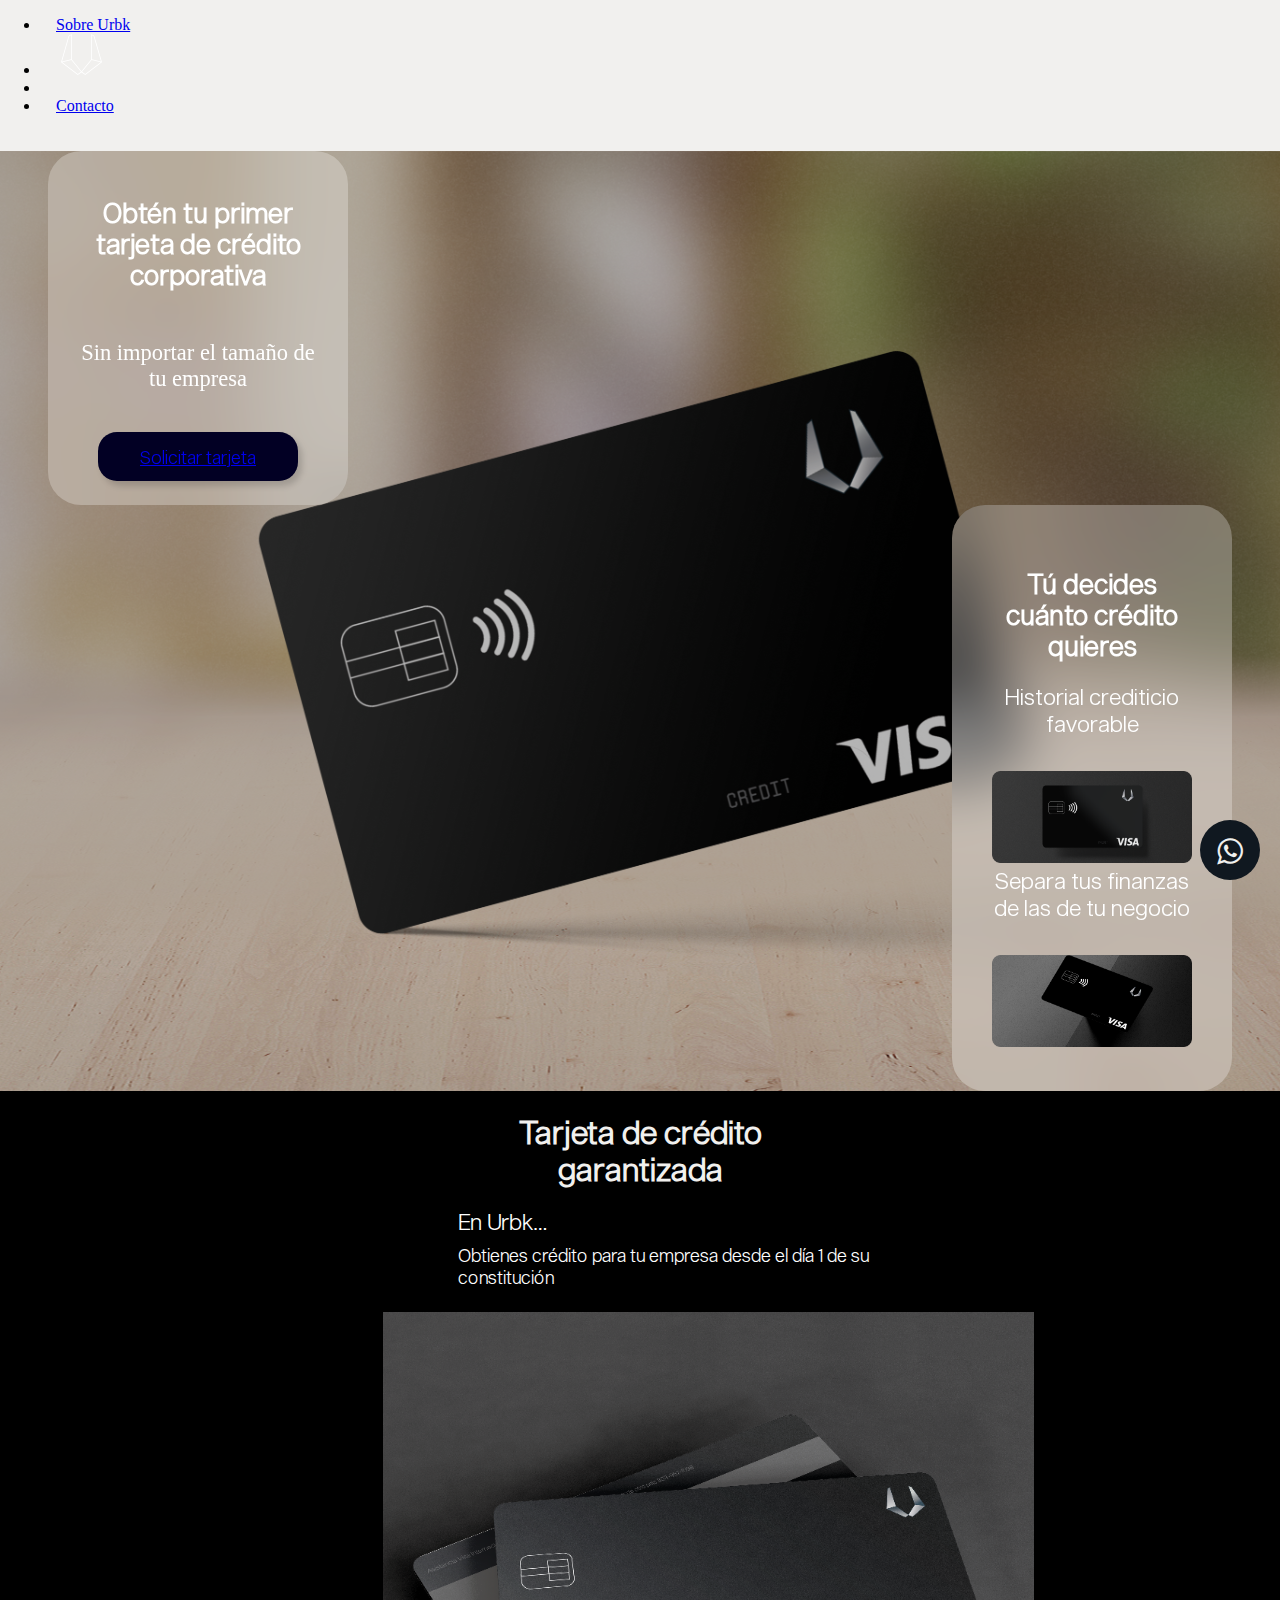
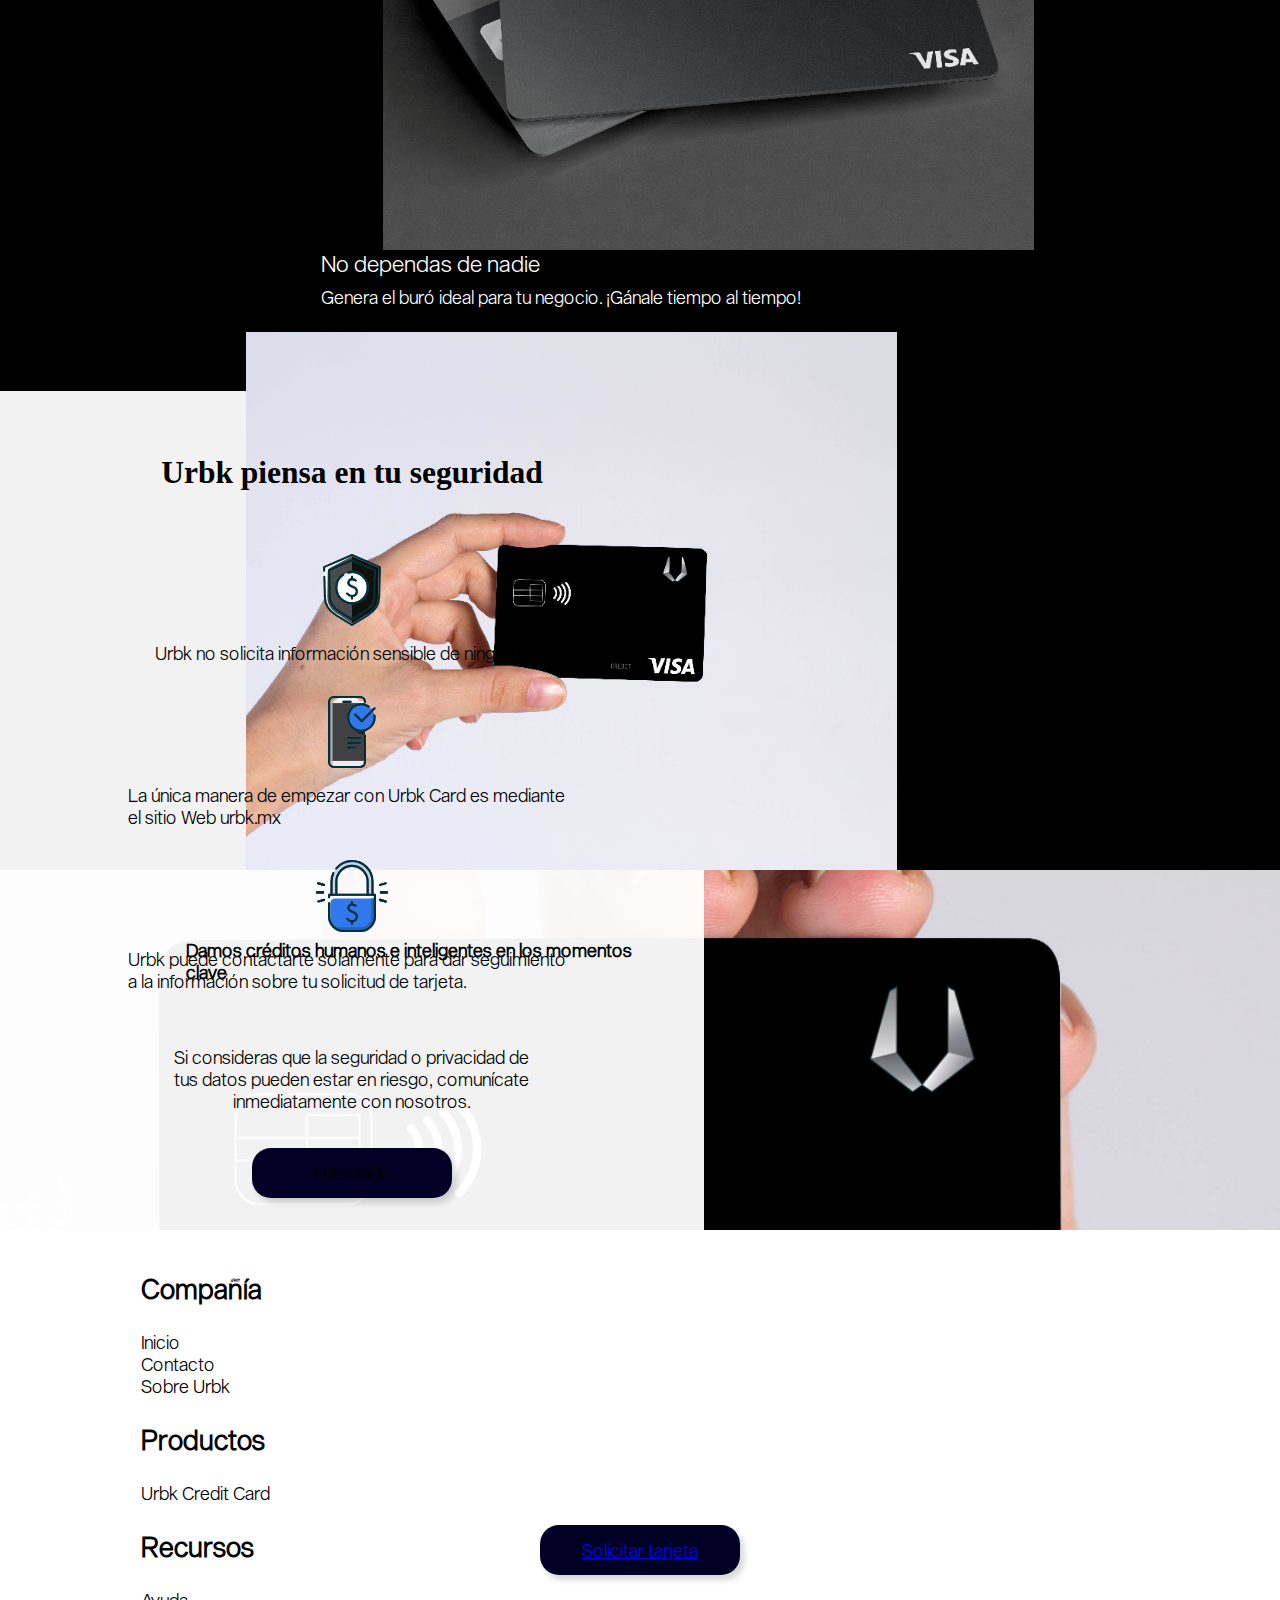
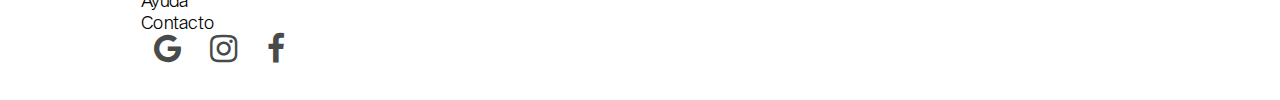
==== commit 4339df02: "fear: update map, images and fix errors" ====
--- a/index.html
+++ b/index.html
@@ -100,14 +100,8 @@
         </noscript>
          <!-- End Google Tag Manager (noscript) -->
         
-        <header>
-
-            
-
+         <header>
             <nav class="navbar navbar-dark fixed-top navbar-expand-md navbar-centered  text-start" id="navbar-transparent">
-                <!-- <a class="navbar-brand fw-bold text-center d-block ms-3" href="/">
-                    <div class="logo-velta" ><img class="logo-urbank" src="Images/Index/urbk_black.png" loading="lazy"></div>
-                </a> -->
                 <button class="ms-3 navbar-toggler mx-3" type="button" data-toggle="collapse"
                  data-target="#navbarSupportedContent" aria-controls="navbarSupportedContent"
                   aria-expanded="false" aria-label="Toggle navigation" style="display: none;">
@@ -145,15 +139,17 @@
             <a href="form.html" class="float-solicitar btn-creditcard-white btn" id="float-solicitar-home">Solicitar tarjeta</a>
         </div>
 
+       
+
         <!--Seccion de imagen grande-->
         <section class="cardtable-im d-flex align-items-center justify-content-start">
             <div class="cardtable-im-content container-fluid">
                 <!--Row de desktop-->
                 <div class="row creditcard-top-row">
                     <div class="col-6 col-creditcard-left">
-                        <div class="square-opaque center-all" style="height: 40vh; margin-left:3em">
+                        <div class="square square-opaque center-all" style="margin-left:3em;">
                             <div class="square-opaque-content" style="justify-content: space-around;">
-                                <div class="center-all">
+                                <div class="center-all square-margin">
                                     <h2 class="h2-white" style="padding-bottom:1em">
                                         Obtén tu primer tarjeta de crédito corporativa
                                     </h2>
@@ -172,7 +168,7 @@
                     </div>
                     
                     <div class="col-6 col-creditcard-right">
-                        <div class="square-opaque center-all" style="height: 75vh; margin-right:3em">
+                        <div class="square-opaque center-all square-right" style="margin-right:3em">
                             <div class="square-opaque-content" style="width: 77%;">
                                 <h2 class="h2-white">
                                     Tú decides cuánto crédito quieres
@@ -187,10 +183,9 @@
                                     <div class="parr-white" style="padding-bottom: 1.5em;">
                                         Separa tus finanzas de las de tu negocio
                                     </div>
-                                    <img class="img-tarjeta-small" src="Images/CreditCard/Credit_Card_Mockup@2x.png" alt="Tarjeta de crédito" title="Tarjeta de crédito" loading="lazy">
-                                </div>
-                            </div>
-                            
+                                    <img class="img-tarjeta-small" src="Images/CreditCard/Credit_Card_Mockup 2@2x.png" alt="Tarjeta de crédito" title="Tarjeta de crédito" loading="lazy">
+                                </div>
+                            </div>
                         </div>
 
                     </div>
@@ -229,7 +224,7 @@
                     <div class="parr-white" style="padding-bottom: 1.5em;">
                         Separa tus finanzas de las de tu negocio
                     </div>
-                    <img class="img-tarjeta-small" src="Images/CreditCard/Credit_Card_9.png" alt="Tarjeta de crédito" title="Tarjeta de crédito" loading="lazy">
+                    <img class="img-tarjeta-small" src="Images/CreditCard/Credit_Card_Mockup2@2x.png" alt="Tarjeta de crédito" title="Tarjeta de crédito" loading="lazy">
                 </div>
             </div>
         </section>
--- a/style.css
+++ b/style.css
@@ -118,7 +118,7 @@
 }
 .blackcards-im{
   min-height: 85vh;
-  background-image: url('Images/SobreNosotros/43.png');
+  background-image: url('Images/SobreNosotros/Dos\ Tarjetas@2x.png');
   background-color: #000;
   /* background-position: center; */
   background-position: center;
@@ -243,7 +243,7 @@
 
 .btn-solicitar-arriba{
   position: absolute;
-  top: 26%!important;
+  top: 38%!important;
   left: 55vw!important;
 }
 .btn-urbankcard{
@@ -469,7 +469,7 @@
 
 .creditcard-calltoaction{
   height: 100%;
-  background-image: url('Images/CreditCard/Mostrar\ tarjeta.png');
+  background-image: url('Images/CreditCard/Mostrar\ tarjeta@2x.png');
   background-position: center;
   background-size: cover;
   display: flex;
@@ -1146,7 +1146,7 @@
 }
 
 .mapa-contacto{
-  height: 80vh;
+  width: 600px;
 }
 
 .modal-content{
@@ -1450,7 +1450,9 @@
 
 
 .square{
-  border-radius: 0 !important;
+  width: 320px;
+  height: auto;
+  padding: 24px 30px;
 }
 .square-opaque{
   background: var(--unnamed-color-ffffff) 0% 0% no-repeat padding-box;
@@ -1459,18 +1461,25 @@
   opacity: 1;
   backdrop-filter: blur(30px);
   -webkit-backdrop-filter: blur(30px);
-  width: 20em;
+  /* width: 20em; */
 }
 .square-opaque-content{
-  width: 62%;
-  height: 100%;
+  /* width: 62%; */
+  /* height: 100%; */
   text-align: center;
   display: flex;
   flex-direction: column;
   justify-content: space-evenly;
   align-items: center;
 }
-
+.square-margin{
+  margin-bottom: 40px;
+}
+.square-right{
+  width: 600px;
+  height: auto;
+  padding: 40px 10px;
+}
 .stairs-im{
   background-image: url('Images/CoreBancario/Fondo_Escaleras.jpeg');
   box-shadow: inset 0 0 0 1000px rgba(0,0,0,.6);
@@ -2050,6 +2059,7 @@
   }
   .div-america{
     justify-content: center;
+    align-items: center;
     
   }
 
@@ -2477,7 +2487,7 @@
       /* transform: translate(76px,-10px); */
     }
     .mapa-contacto{
-      height: 23vh;
+      height: 100%;
     }
     .map-container{
       justify-content: center;
@@ -2488,7 +2498,9 @@
     .navbar-collapse{
       padding-right: 0;
     }
-
+    .navbar-nav{
+      display: flex;
+    }
     .navbar-nav .nav-item{
       width: 7em;
     }
@@ -2616,3 +2628,31 @@
   top: 0px;
   right: 0px;
 }
+
+@media (max-width: 2400px){
+  .square-right{
+    width: 35%;
+    height: auto;
+    padding: 40px 10px;
+  }
+  .square{
+    width: 30%;
+    height: auto;
+  }
+}
+@media (max-width: 2000px){
+  .btn-solicitar-arriba{
+    top: 26%!important;
+  }
+}
+@media (max-width: 1500px){
+  .square-right{
+    width: 260px;
+    height: auto;
+    padding: 40px 10px;
+  }
+  .square{
+    width: 240px;
+    height: auto;
+  }
+}
